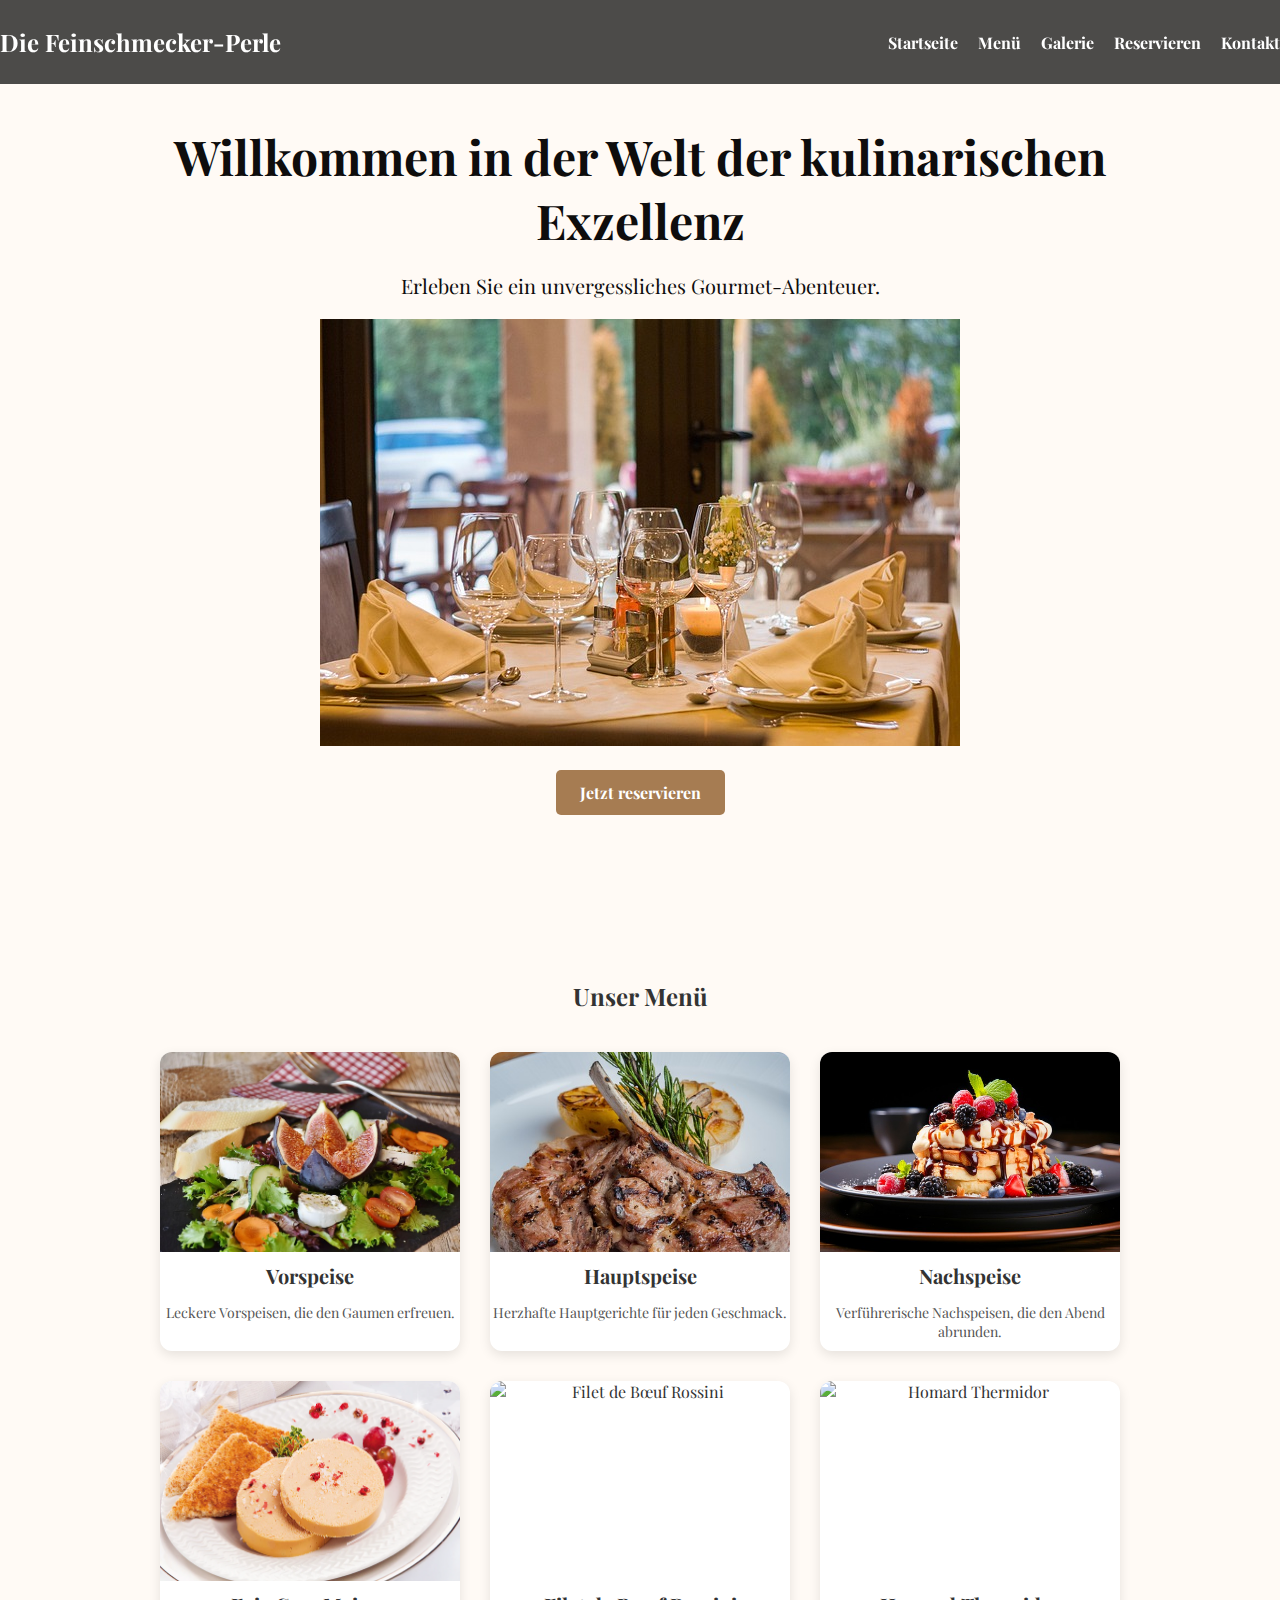
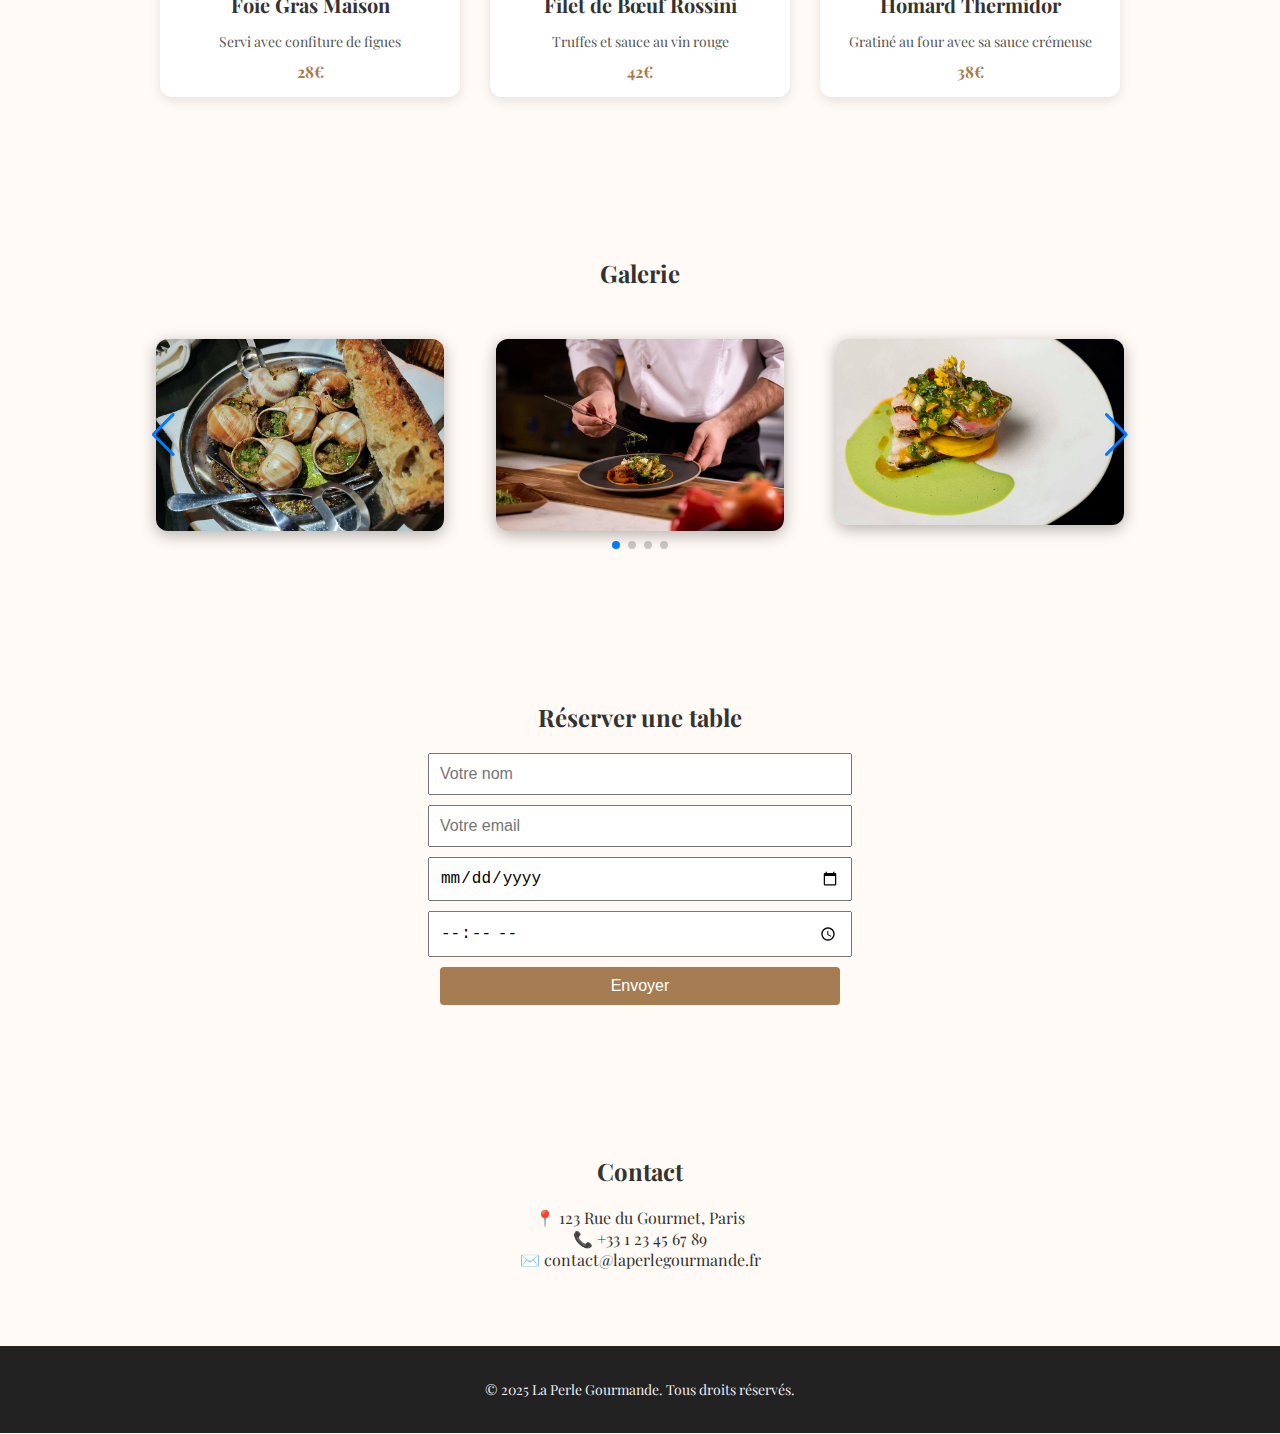
==== resautrant/index.html @ b11d7eca "gleich" ====
<!DOCTYPE html>
<html lang="fr">
<head>
  <meta charset="UTF-8">
  <meta name="viewport" content="width=device-width, initial-scale=1.0">
  <title>Restaurant de Luxe</title>
  <link rel="preconnect" href="https://fonts.googleapis.com">
  <link rel="preconnect" href="https://fonts.gstatic.com" crossorigin>
  <link href="https://fonts.googleapis.com/css2?family=Playfair+Display:wght@500;700&display=swap" rel="stylesheet">
  <link rel="stylesheet" href="https://cdn.jsdelivr.net/npm/swiper@11/swiper-bundle.min.css"/>
  <link rel="stylesheet" href="style.css">
</head>
<body>
  <header>
    <nav>
      <h1>Die Feinschmecker-Perle</h1>
      <ul>
        <li><a href="#startseite">Startseite</a></li>
        <li><a href="#menü">Menü</a></li> <!-- Hier wurde das href auf #menü geändert -->
        <li><a href="#galerie">Galerie</a></li>
        <li><a href="#reservation">Reservieren</a></li> <!-- Hier wurde das href auf #reservation geändert -->
        <li><a href="#contact">Kontakt</a></li> <!-- Hier wurde das href auf #contact geändert -->
      </ul>
    </nav>
    <section class="hero" id="startseite">
      <h2>Willkommen in der Welt der kulinarischen Exzellenz</h2>
      <p>Erleben Sie ein unvergessliches Gourmet-Abenteuer.</p>
      <img src="../images/welcome.jpg" alt="Willkommen" class="welcome-img">
     <div class="btn-container">
  <a href="#reservation" class="btn">Jetzt reservieren</a> <!-- href auf #reservation geändert -->
</div>
    </section>
  </header>

  <section id="menü">
    <h2>Unser Menü</h2>
    <div id="menu-items" class="menu-grid">
      <div class="menu-item">
        <div class="img-wrapper">
          <img src="../images/vorspeise.jpg" alt="Vorspeise" class="menu-img">
        </div>
        <h3>Vorspeise</h3>
        <p>Leckere Vorspeisen, die den Gaumen erfreuen.</p>
      </div>
      <div class="menu-item">
        <div class="img-wrapper">
          <img src="../images/hauptspeise.jpg" alt="Hauptspeise" class="menu-img">
        </div>
        <h3>Hauptspeise</h3>
        <p>Herzhafte Hauptgerichte für jeden Geschmack.</p>
      </div>
      <div class="menu-item">
        <div class="img-wrapper">
          <img src="../images/nachspeise.jpg" alt="Nachspeise" class="menu-img">
        </div>
        <h3>Nachspeise</h3>
        <p>Verführerische Nachspeisen, die den Abend abrunden.</p>
      </div>
    </div>
  </section>

  <section id="galerie">
    <h2>Galerie</h2>
    <div class="swiper">
      <div class="swiper-wrapper">
        <div class="swiper-slide"><img src="../images/plat1.jpg" alt="Plat 1"></div>
        <div class="swiper-slide"><img src="../images/plat2.jpg" alt="Plat 2"></div>
        <div class="swiper-slide"><img src="../images/plat3.jpg" alt="Plat 3"></div>
        <div class="swiper-slide"><img src="../images/plat4.webp" alt="Plat 4"></div>
      </div>
      <div class="swiper-pagination"></div>
      <div class="swiper-button-prev"></div>
      <div class="swiper-button-next"></div>
    </div>
  </section>

  <section id="reservation">
    <h2>Réserver une table</h2>
    <form id="res-form">
      <input type="text" placeholder="Votre nom" required>
      <input type="email" placeholder="Votre email" required>
      <input type="date" required>
      <input type="time" required>
      <button type="submit">Envoyer</button>
    </form>
  </section>

  <section id="contact">
    <h2>Contact</h2>
    <p>📍 123 Rue du Gourmet, Paris<br>
       📞 +33 1 23 45 67 89<br>
       ✉️ contact@laperlegourmande.fr</p>
  </section>

  <footer>
    <p>&copy; 2025 La Perle Gourmande. Tous droits réservés.</p>
  </footer>
  <script src="https://cdn.jsdelivr.net/npm/swiper@11/swiper-bundle.min.js"></script>
  <!-- Ton script personnalisé -->
  <script src="script.js"></script>
  <script>
    function öffneMenüFenster() {
      window.open("menu-auswahl.html", "_blank", "width=600,height=400");
    }
  </script>
</body>
</html>
---- resautrant/style.css ----
/* style.css */
body {
    margin: 0;
    font-family: 'Playfair Display', serif;
    background-color: #fffaf5;
    color: #333;
  }
  
  header {
    background-image: url('header.jpg');
    background-size: cover;
    background-position: center;
    height: 100vh;
    color: #0e0d0d;
    display: flex;
    flex-direction: column;
    justify-content: center;
    align-items: center;
    text-align: center;
  }
  
  nav {
    position: fixed;
    top: 0;
    width: 100%;
    background: rgba(0, 0, 0, 0.7);
    padding: 10px 20px;
    display: flex;
    justify-content: space-between;
    align-items: center;
    z-index: 10;
  }
  
  nav h1 {
    font-size: 24px;
    color: #fff;
  }
  
  nav ul {
    list-style: none;
    display: flex;
    gap: 20px;
  }
  
  nav ul li a {
    color: white;
    text-decoration: none;
    font-weight: bold;
  }
  
  .hero h2 {
    font-size: 48px;
    margin-bottom: 10px;
  }
  
  .hero p {
    font-size: 20px;
    margin-bottom: 20px;
  }
  
  .btn-container {
    margin-top: 20px; /* Abstand zwischen dem Bild und dem Button */
}

.btn {
    background: #a67c52;
    color: white;
    padding: 12px 24px;
    text-decoration: none;
    border-radius: 5px;
    font-weight: bold;
    display: inline-block; /* Damit der Button als Block angezeigt wird */
}
  
  section {
    padding: 60px 20px;
    max-width: 1000px;
    margin: auto;
    text-align: center;
  }
  .menu-grid {
    display: grid;
    grid-template-columns: repeat(auto-fit, minmax(280px, 1fr));
    gap: 30px;
    padding: 20px;
    justify-content: center;
  }
  .menu-item {
    background: #fff;
    border-radius: 12px;
    overflow: hidden;
    box-shadow: 0 4px 12px rgba(0,0,0,0.1);
    transition: transform 0.3s ease, box-shadow 0.3s ease;
  }
  
  .menu-item:hover {
    transform: translateY(-5px);
    box-shadow: 0 6px 16px rgba(0,0,0,0.15);
  }
  
  .img-wrapper {
    height: 200px;
    overflow: hidden;
  }
  
  .menu-img {
    width: 100%;
    height: 100%;
    object-fit: cover;
    display: block;
  }
  
  .menu-item h3 {
    font-size: 20px;
    margin: 10px 0 5px;
  }
  
  .menu-item p {
    font-size: 14px;
    color: #555;
    margin-bottom: 10px;
  }
  
  .menu-item strong {
    font-size: 16px;
    color: #a67c52;
    display: block;
    margin-bottom: 15px;
  }
  
  .gallery {
    display: flex;
    flex-wrap: wrap;
    gap: 10px;
    justify-content: center;
  }
  
  .gallery img {
    width: 300px;
    border-radius: 8px;
  }
  
  form input,
  form button {
    display: block;
    width: 100%;
    max-width: 400px;
    margin: 10px auto;
    padding: 10px;
    font-size: 16px;
  }
  
  form button {
    background: #a67c52;
    color: white;
    border: none;
    border-radius: 4px;
    cursor: pointer;
  }
  .swiper {
    width: 100%;
    max-width: 1000px;
    padding: 30px 0;
    margin: auto;
  }
  .swiper-wrapper {
    display: flex;
  }
  .swiper-slide {
    width: auto;
    flex-shrink: 0;
    display: flex;
    justify-content: center;
    align-items: center;
  }
  .swiper-slide img {
    width: 500px;
    max-width: 90%;
    height: auto;
    border-radius: 12px;
    object-fit: cover;
    box-shadow: 0 4px 16px rgba(0,0,0,0.3);
    transition: transform 0.3s ease;
  }
  .swiper-slide img:hover {
    transform: scale(1.03);
  }
  
  footer {
    background: #222;
    color: #eee;
    text-align: center;
    padding: 20px;
    font-size: 14px;
  }
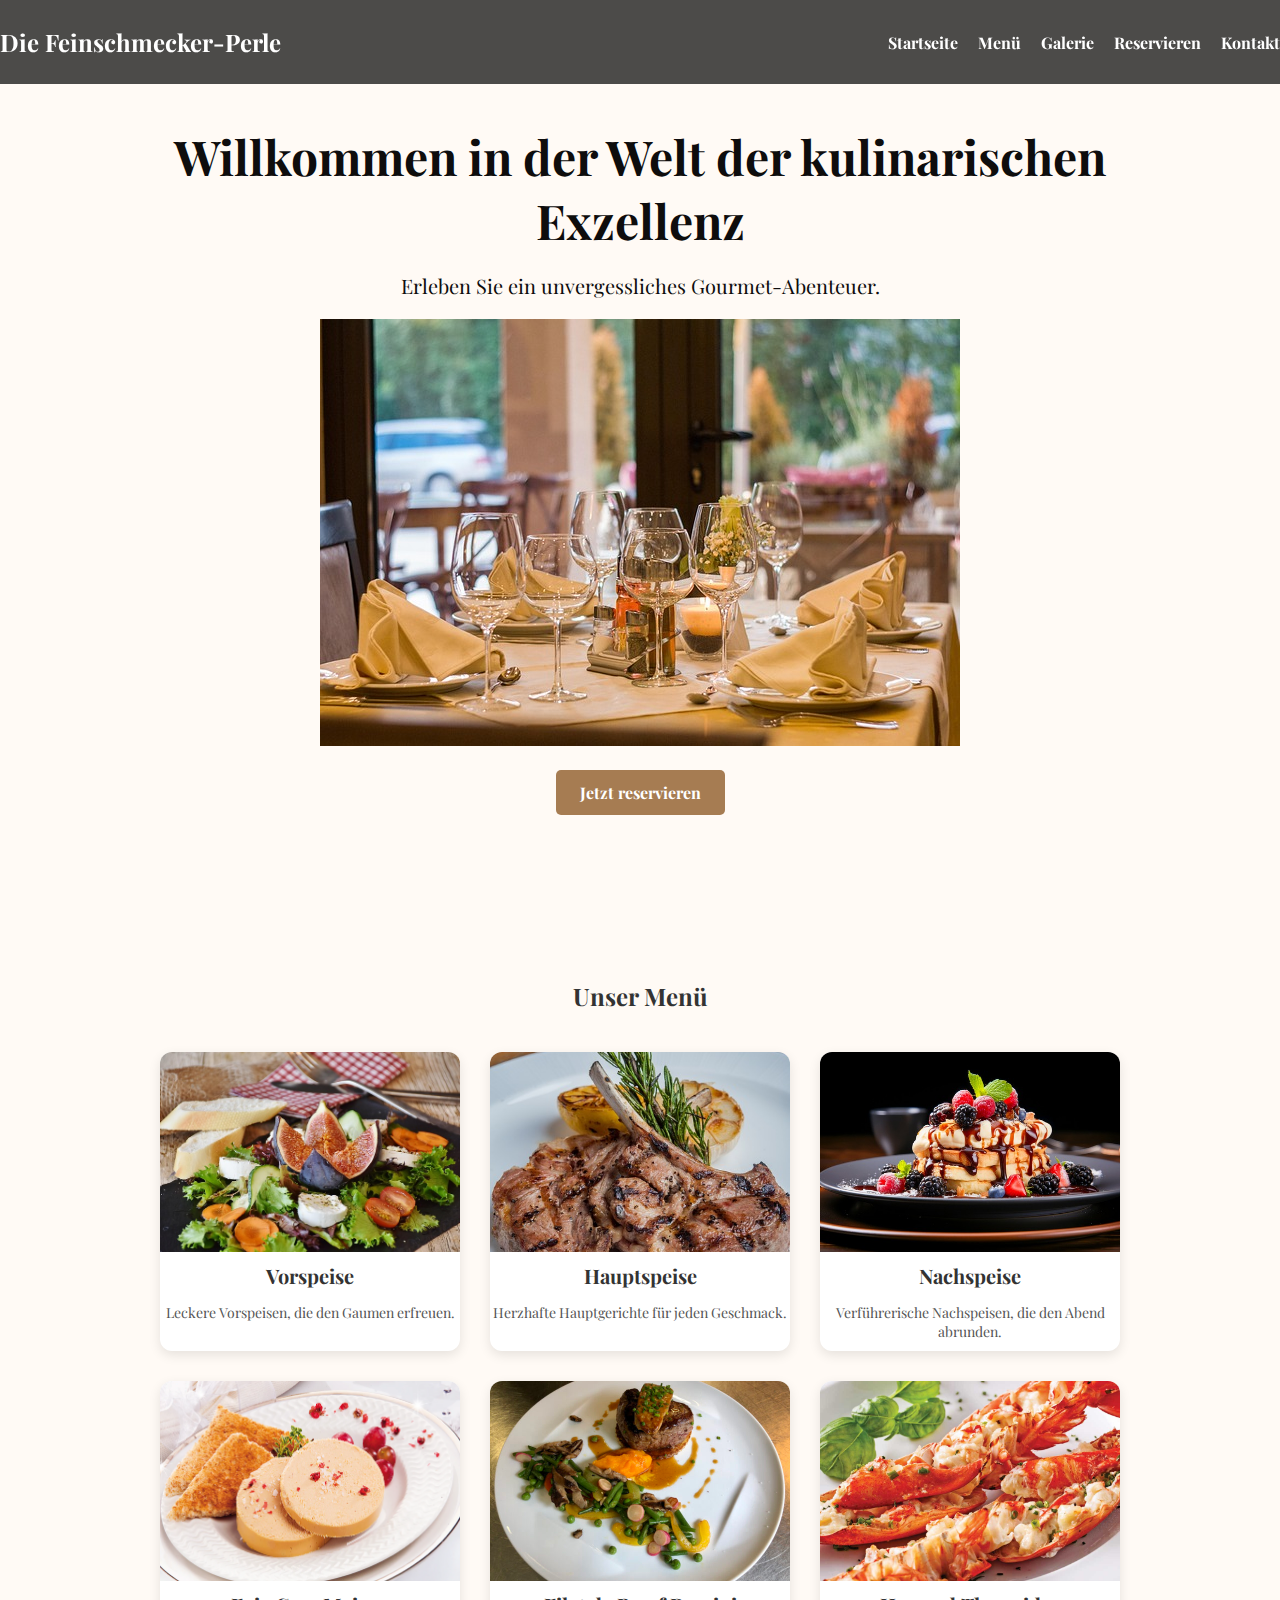
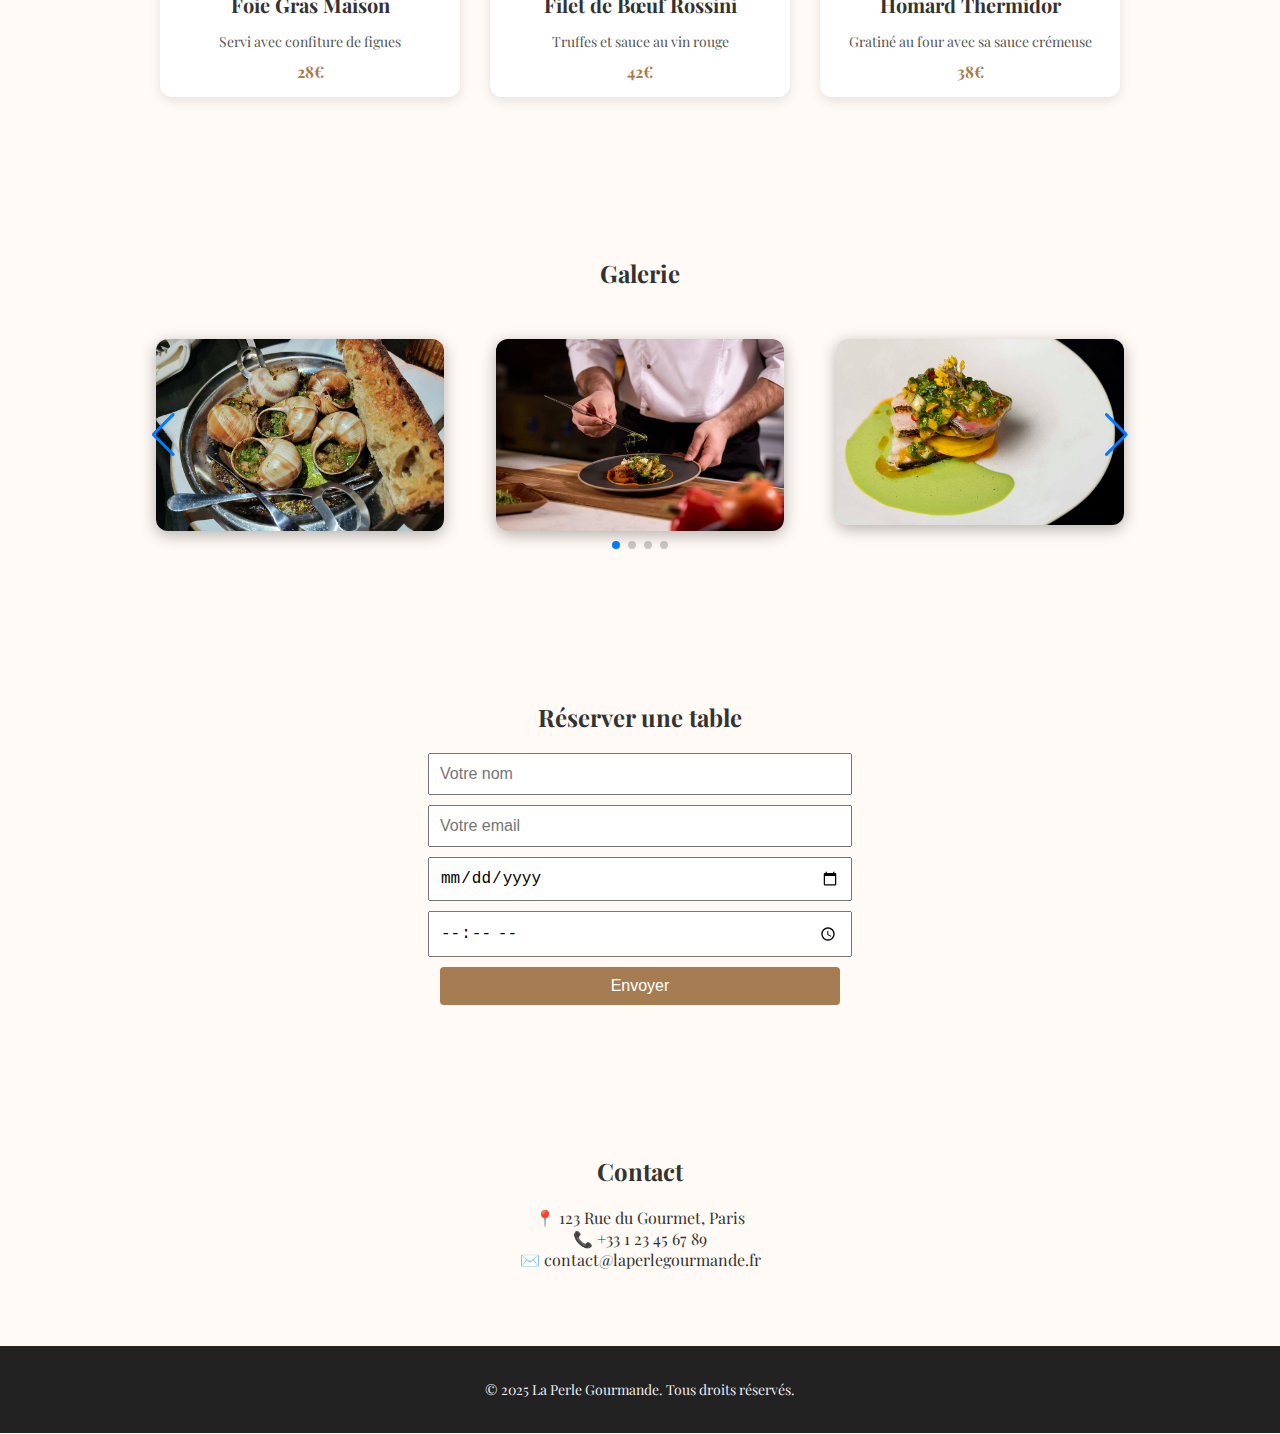
==== commit dc4ce254: "new" ====
--- a/resautrant/index.html
+++ b/resautrant/index.html
@@ -66,7 +66,7 @@
         <div class="swiper-slide"><img src="../images/plat1.jpg" alt="Plat 1"></div>
         <div class="swiper-slide"><img src="../images/plat2.jpg" alt="Plat 2"></div>
         <div class="swiper-slide"><img src="../images/plat3.jpg" alt="Plat 3"></div>
-        <div class="swiper-slide"><img src="../images/plat4.webp" alt="Plat 4"></div>
+        <div class="swiper-slide"><img src="../images/plat4-.webp" alt="Plat 4"></div>
       </div>
       <div class="swiper-pagination"></div>
       <div class="swiper-button-prev"></div>
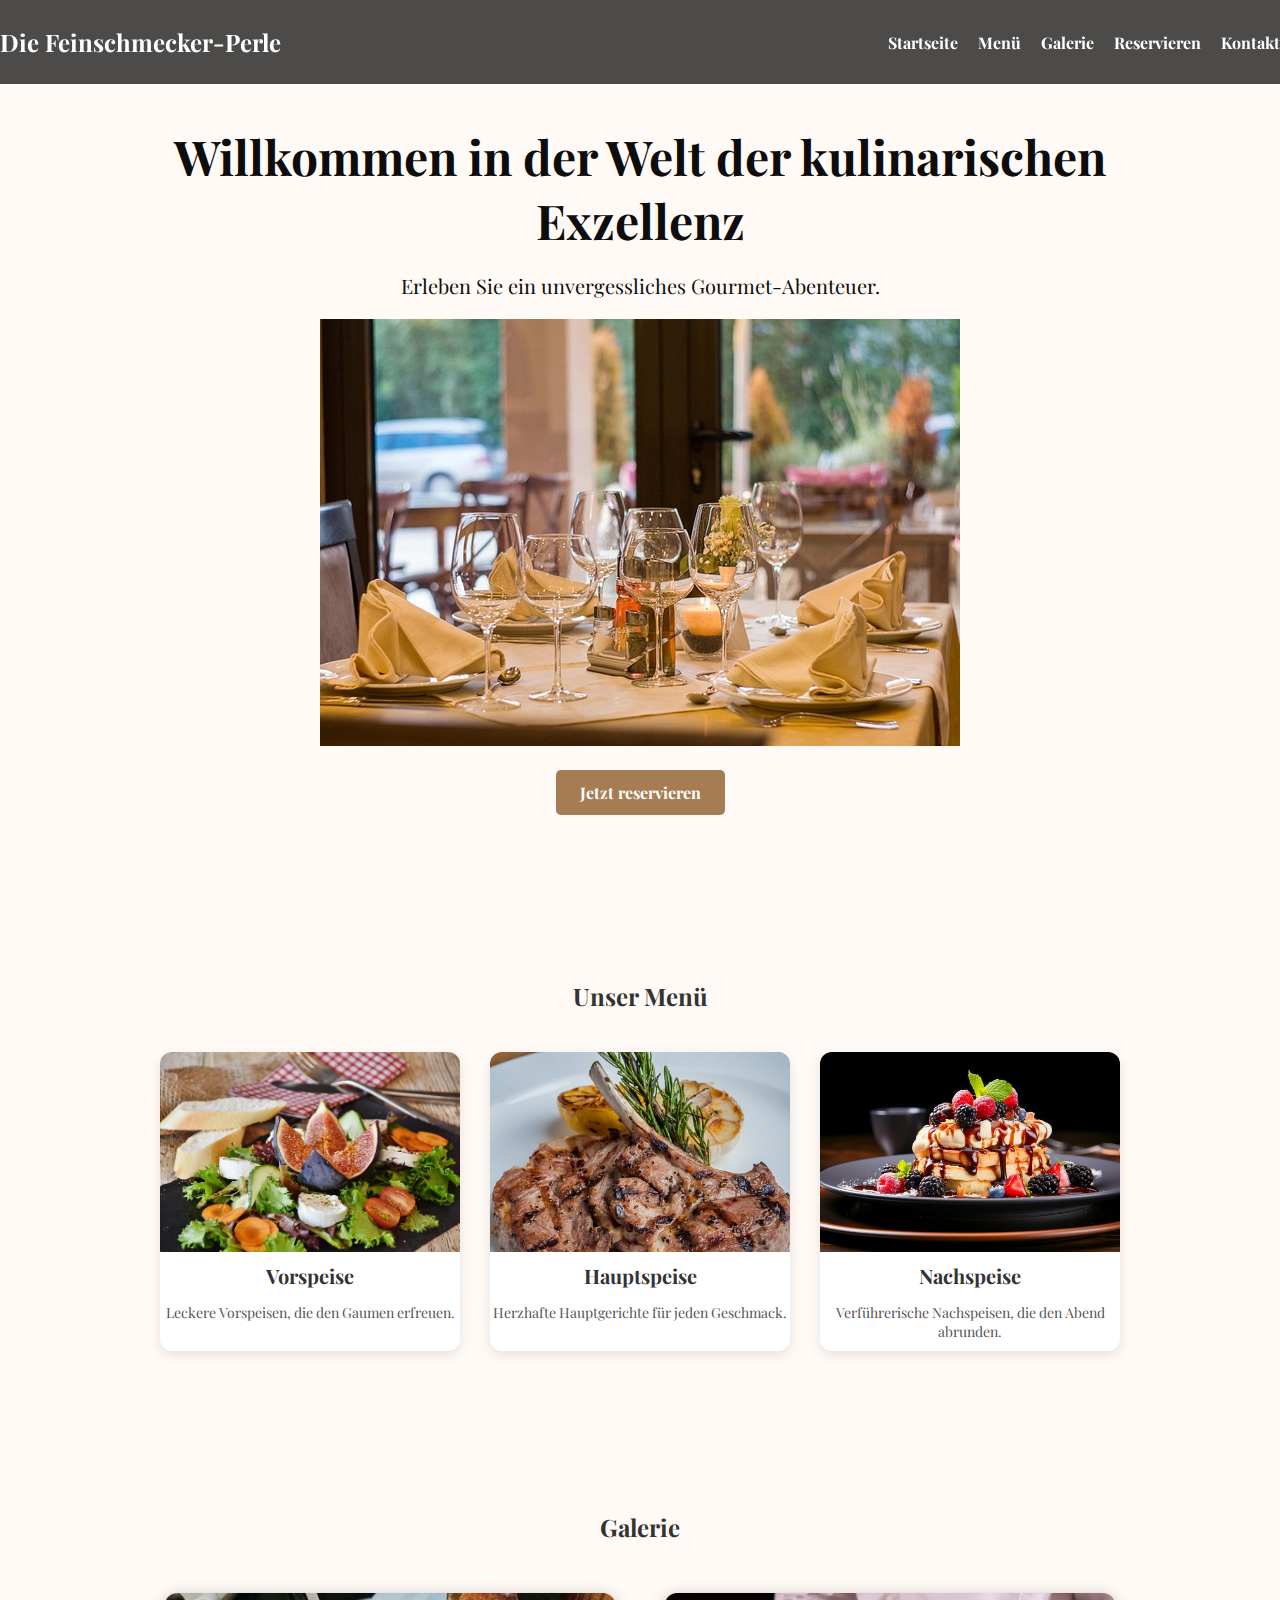
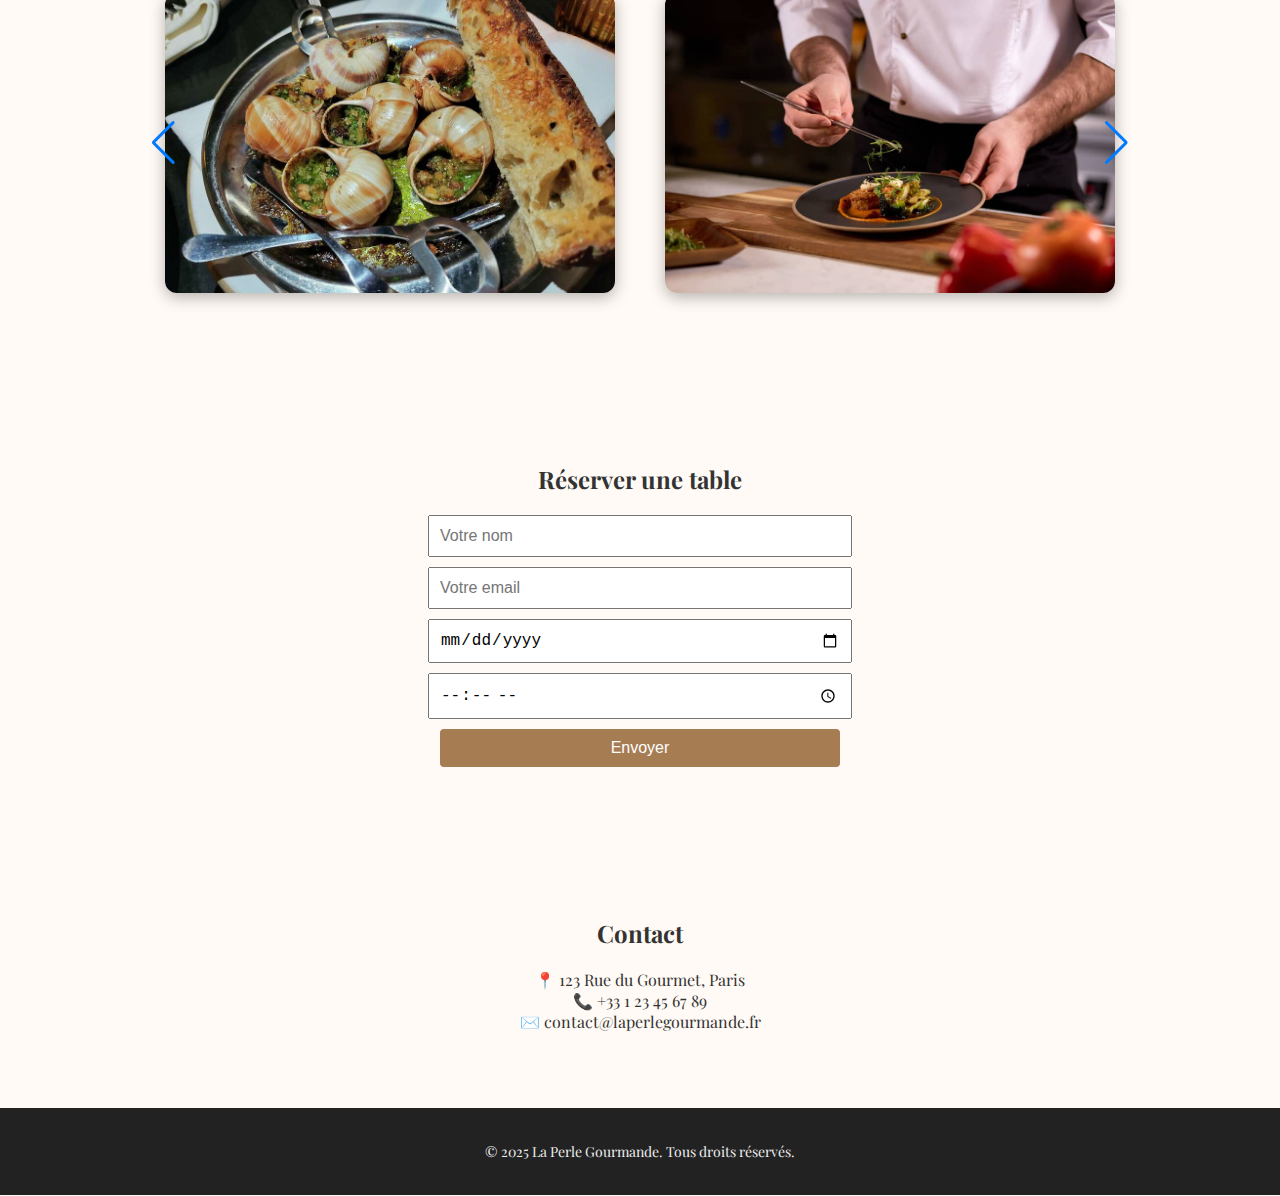
==== commit 81ab3046: "F" ====
--- a/resautrant/index.html
+++ b/resautrant/index.html
@@ -34,22 +34,24 @@
 
   <section id="menü">
     <h2>Unser Menü</h2>
-    <div id="menu-items" class="menu-grid">
-      <div class="menu-item">
+    <div class="menu-grid">
+      <div class="menu-item" onclick="öffneVorspeisenFenster()">
         <div class="img-wrapper">
           <img src="../images/vorspeise.jpg" alt="Vorspeise" class="menu-img">
         </div>
         <h3>Vorspeise</h3>
         <p>Leckere Vorspeisen, die den Gaumen erfreuen.</p>
       </div>
-      <div class="menu-item">
+    
+      <div class="menu-item" onclick="öffneHauptspeisenFenster()">
         <div class="img-wrapper">
           <img src="../images/hauptspeise.jpg" alt="Hauptspeise" class="menu-img">
         </div>
         <h3>Hauptspeise</h3>
         <p>Herzhafte Hauptgerichte für jeden Geschmack.</p>
       </div>
-      <div class="menu-item">
+    
+      <div class="menu-item" onclick="öffneNachspeisenFenster()">
         <div class="img-wrapper">
           <img src="../images/nachspeise.jpg" alt="Nachspeise" class="menu-img">
         </div>
@@ -57,6 +59,7 @@
         <p>Verführerische Nachspeisen, die den Abend abrunden.</p>
       </div>
     </div>
+    
   </section>
 
   <section id="galerie">
@@ -103,5 +106,18 @@
       window.open("menu-auswahl.html", "_blank", "width=600,height=400");
     }
   </script>
+  <script>
+    function öffneVorspeisenFenster() {
+      window.open("vorspeisen.html", "_blank", "width=600,height=600");
+    }
+  
+    function öffneHauptspeisenFenster() {
+      window.open("hauptspeisen.html", "_blank", "width=600,height=600");
+    }
+  
+    function öffneNachspeisenFenster() {
+      window.open("nachspeisen.html", "_blank", "width=600,height=600");
+    }
+  </script>
 </body>
 </html>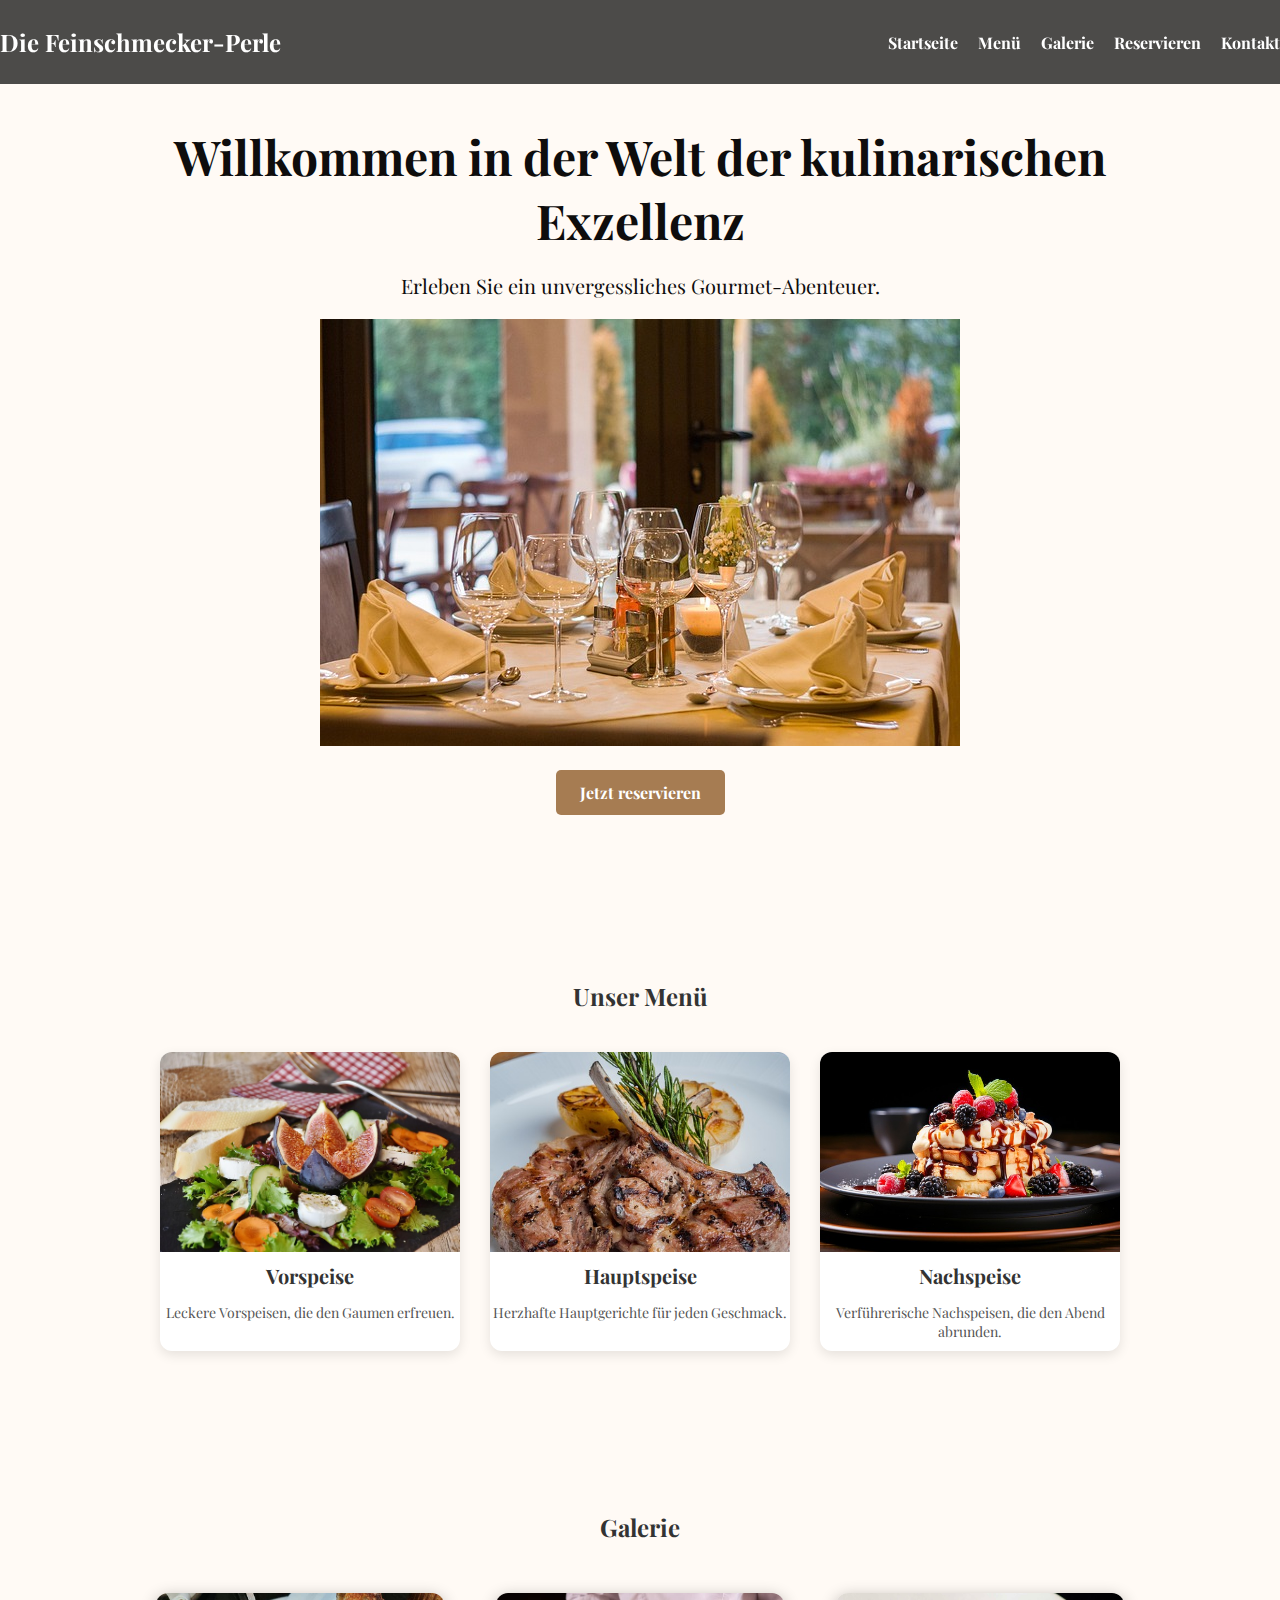
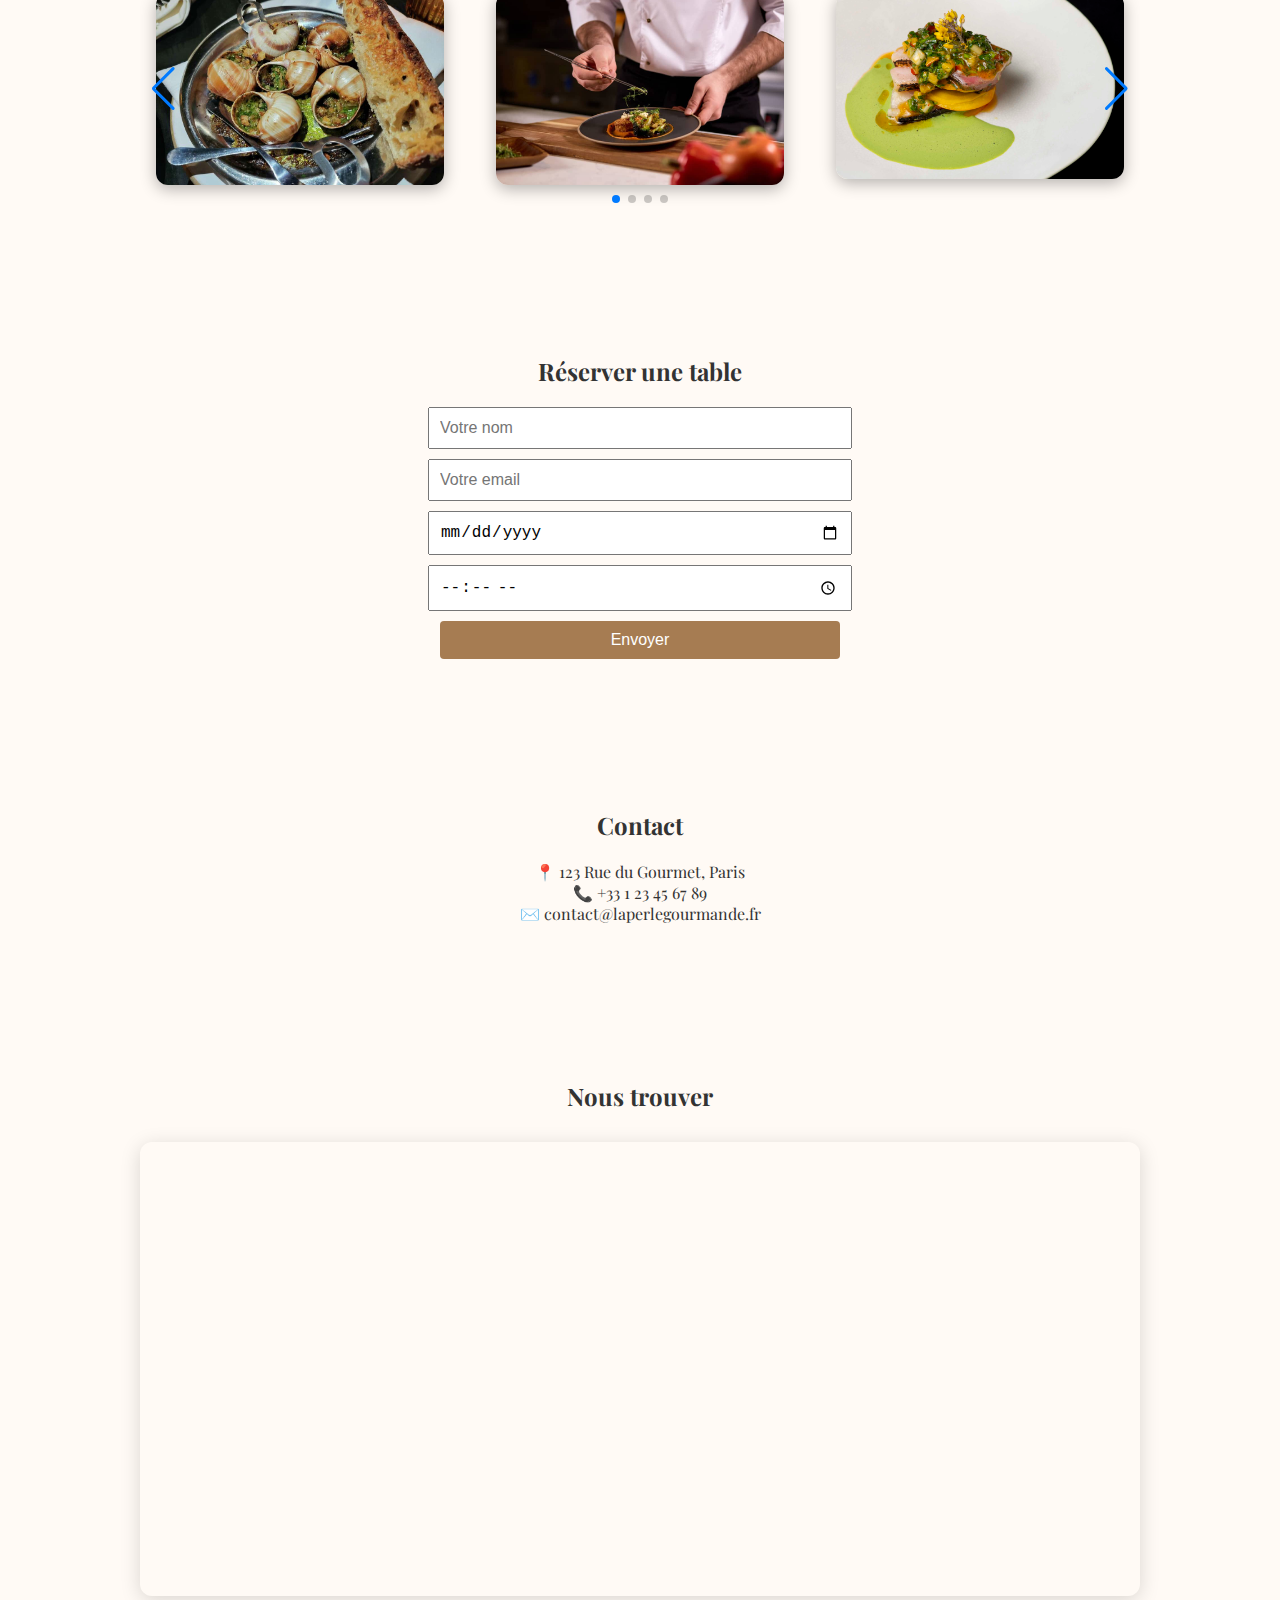
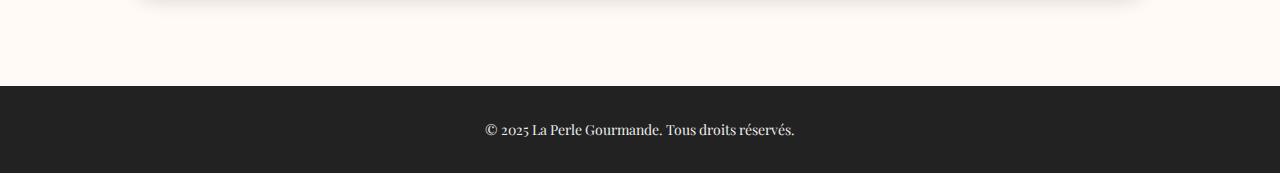
==== commit 856ea105: "map" ====
--- a/resautrant/index.html
+++ b/resautrant/index.html
@@ -94,7 +94,21 @@
        📞 +33 1 23 45 67 89<br>
        ✉️ contact@laperlegourmande.fr</p>
   </section>
-
+  <section id="map">
+    <h2>Nous trouver</h2>
+    <div class="map-wrapper">
+      <iframe
+        src="https://www.google.com/maps/embed?pb=!1m18!1m12!1m3!1d2624.871663710151!2d2.299347915674872!3d48.86644777928826!2m3!1f0!2f0!3f0!3m2!1i1024!2i768!4f13.1!3m3!1m2!1s0x47e66fcd74d01ad3%3A0x71e7ffea08cbdece!2sLe%20Cinq!5e0!3m2!1sfr!2sfr!4v1649096116581!5m2!1sfr!2sfr"
+        width="100%"
+        height="450"
+        style="border:0;"
+        allowfullscreen=""
+        loading="lazy"
+        referrerpolicy="no-referrer-when-downgrade">
+      </iframe>
+    </div>
+  </section>
+  
   <footer>
     <p>&copy; 2025 La Perle Gourmande. Tous droits réservés.</p>
   </footer>
@@ -119,5 +133,9 @@
       window.open("nachspeisen.html", "_blank", "width=600,height=600");
     }
   </script>
+
+
+
+  
 </body>
 </html>--- a/resautrant/style.css
+++ b/resautrant/style.css
@@ -185,6 +185,13 @@
   .swiper-slide img:hover {
     transform: scale(1.03);
   }
+  .map-wrapper {
+    max-width: 1000px;
+    margin: 30px auto;
+    border-radius: 12px;
+    overflow: hidden;
+    box-shadow: 0 4px 20px rgba(0, 0, 0, 0.15);
+  }
   
   footer {
     background: #222;
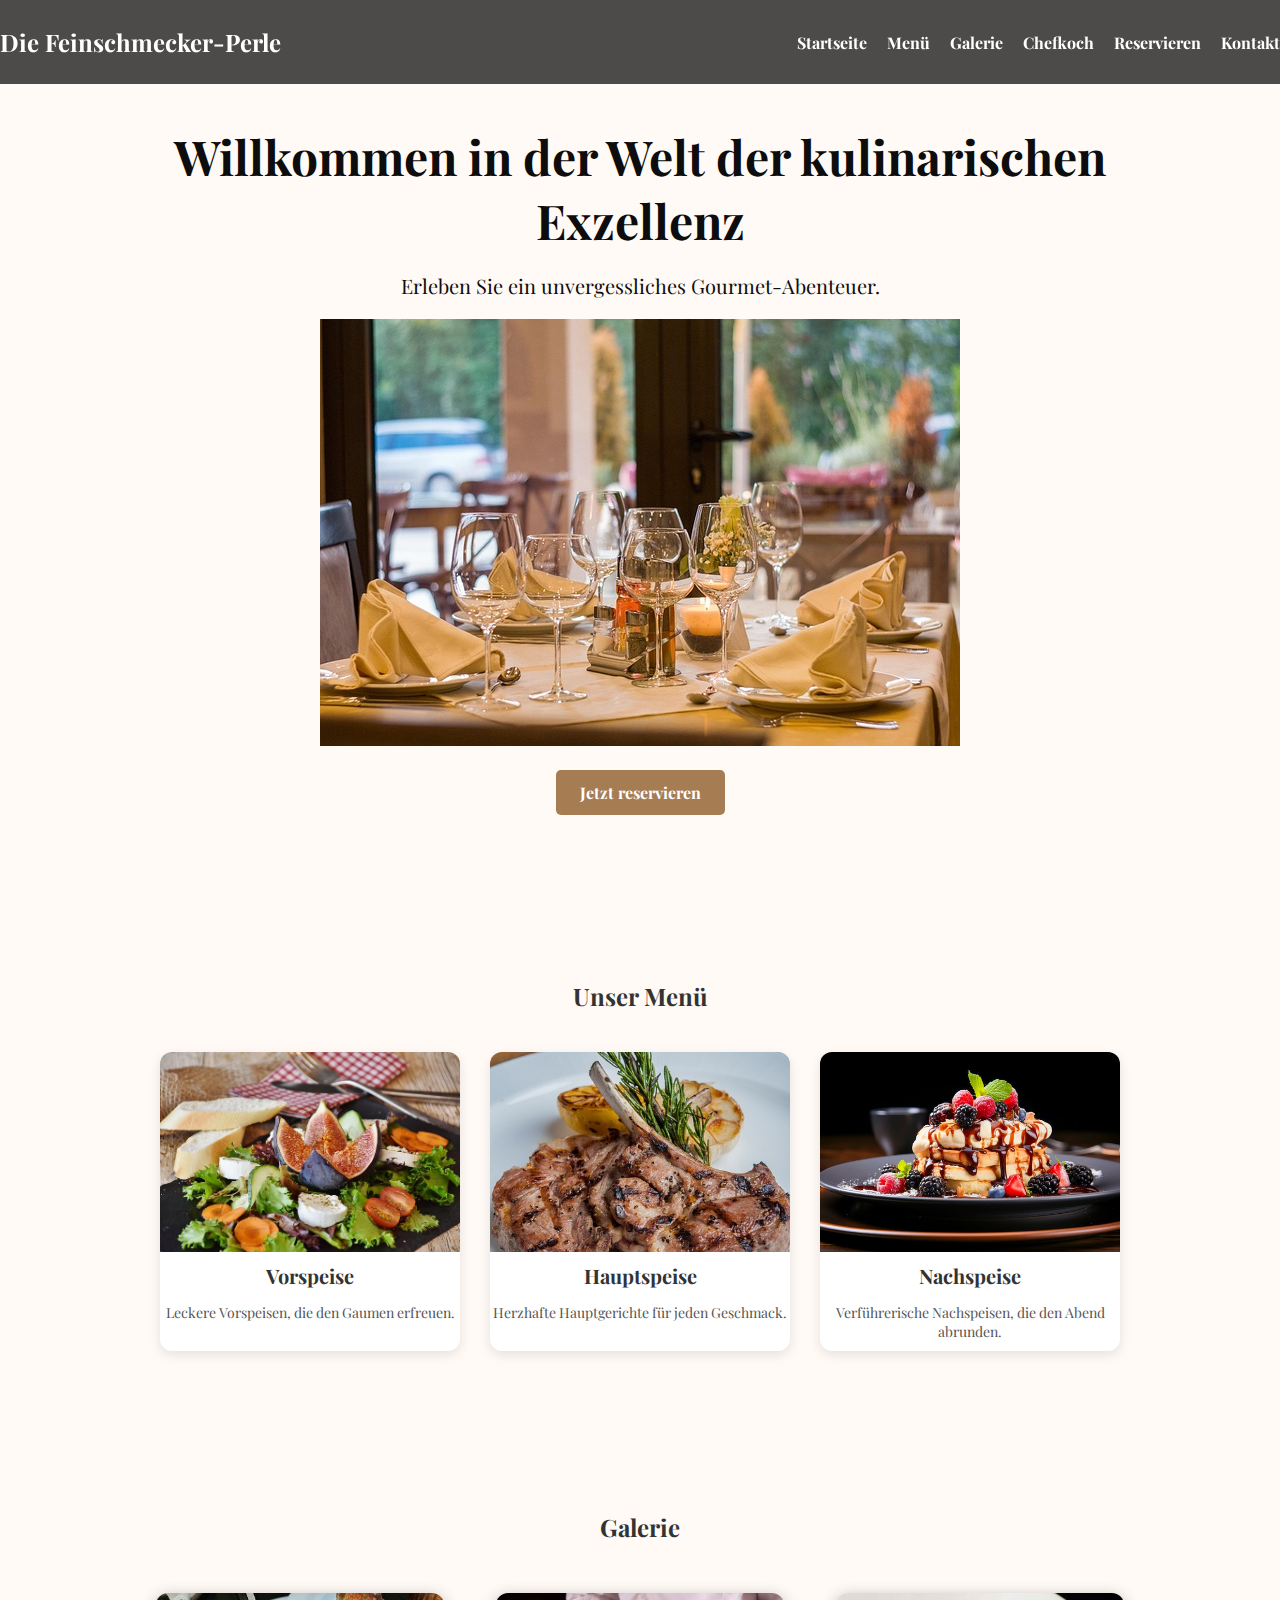
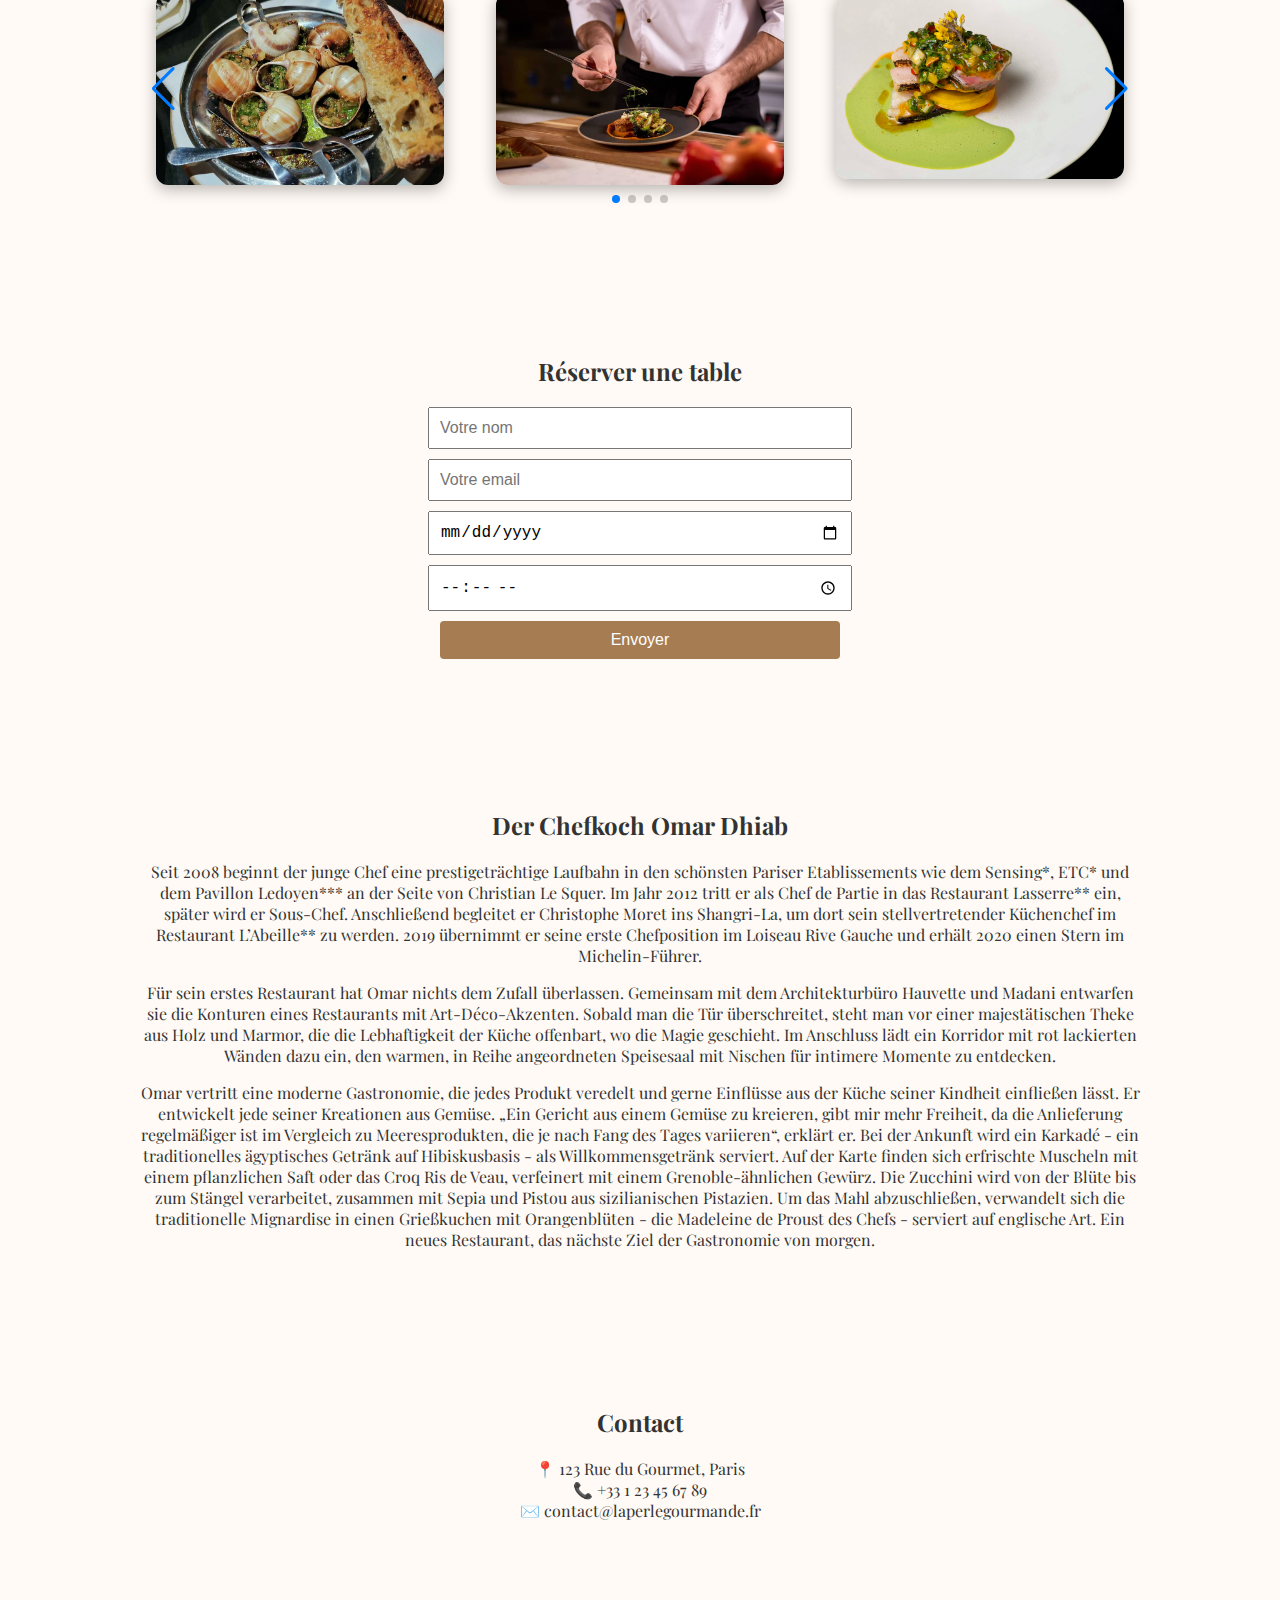
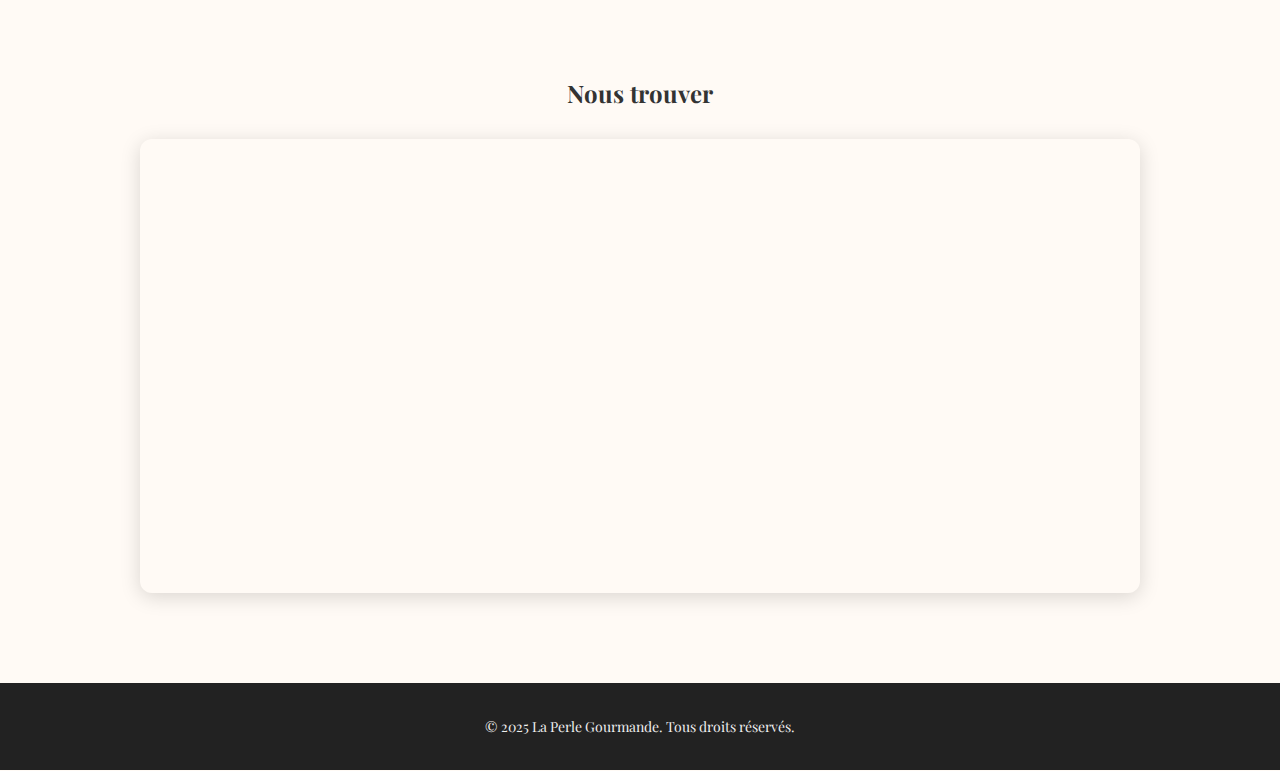
==== commit 2e1aabef: "f" ====
--- a/resautrant/index.html
+++ b/resautrant/index.html
@@ -18,6 +18,7 @@
         <li><a href="#startseite">Startseite</a></li>
         <li><a href="#menü">Menü</a></li> <!-- Hier wurde das href auf #menü geändert -->
         <li><a href="#galerie">Galerie</a></li>
+        <li><a href="#chefkoch">Chefkoch</a></li>
         <li><a href="#reservation">Reservieren</a></li> <!-- Hier wurde das href auf #reservation geändert -->
         <li><a href="#contact">Kontakt</a></li> <!-- Hier wurde das href auf #contact geändert -->
       </ul>
@@ -87,7 +88,22 @@
       <button type="submit">Envoyer</button>
     </form>
   </section>
-
+  
+  <section id="chefkoch">
+    <h2>Der Chefkoch Omar Dhiab</h2>
+    <p>
+      Seit 2008 beginnt der junge Chef eine prestigeträchtige Laufbahn in den schönsten Pariser Etablissements wie dem Sensing*, ETC* und dem Pavillon Ledoyen*** an der Seite von Christian Le Squer. Im Jahr 2012 tritt er als Chef de Partie in das Restaurant Lasserre** ein, später wird er Sous-Chef. Anschließend begleitet er Christophe Moret ins Shangri-La, um dort sein stellvertretender Küchenchef im Restaurant L’Abeille** zu werden. 2019 übernimmt er seine erste Chefposition im Loiseau Rive Gauche und erhält 2020 einen Stern im Michelin-Führer.
+    </p>
+    <p>
+      Für sein erstes Restaurant hat Omar nichts dem Zufall überlassen. Gemeinsam mit dem Architekturbüro Hauvette und Madani entwarfen sie die Konturen eines Restaurants mit Art-Déco-Akzenten. 
+      Sobald man die Tür überschreitet, steht man vor einer majestätischen Theke aus Holz und Marmor, die die Lebhaftigkeit der Küche offenbart, wo die Magie geschieht. Im Anschluss lädt ein Korridor mit rot lackierten Wänden dazu ein, den warmen, in Reihe angeordneten Speisesaal mit Nischen für intimere Momente zu entdecken.
+    </p>
+    <p>
+      Omar vertritt eine moderne Gastronomie, die jedes Produkt veredelt und gerne Einflüsse aus der Küche seiner Kindheit einfließen lässt. Er entwickelt jede seiner Kreationen aus Gemüse. „Ein Gericht aus einem Gemüse zu kreieren, gibt mir mehr Freiheit, da die Anlieferung regelmäßiger ist im Vergleich zu Meeresprodukten, die je nach Fang des Tages variieren“, erklärt er. 
+      Bei der Ankunft wird ein Karkadé - ein traditionelles ägyptisches Getränk auf Hibiskusbasis - als Willkommensgetränk serviert. Auf der Karte finden sich erfrischte Muscheln mit einem pflanzlichen Saft oder das Croq Ris de Veau, verfeinert mit einem Grenoble-ähnlichen Gewürz. Die Zucchini wird von der Blüte bis zum Stängel verarbeitet, zusammen mit Sepia und Pistou aus sizilianischen Pistazien. Um das Mahl abzuschließen, verwandelt sich die traditionelle Mignardise in einen Grießkuchen mit Orangenblüten - die Madeleine de Proust des Chefs - serviert auf englische Art. Ein neues Restaurant, das nächste Ziel der Gastronomie von morgen.
+    </p>
+  </section>
+  
   <section id="contact">
     <h2>Contact</h2>
     <p>📍 123 Rue du Gourmet, Paris<br>
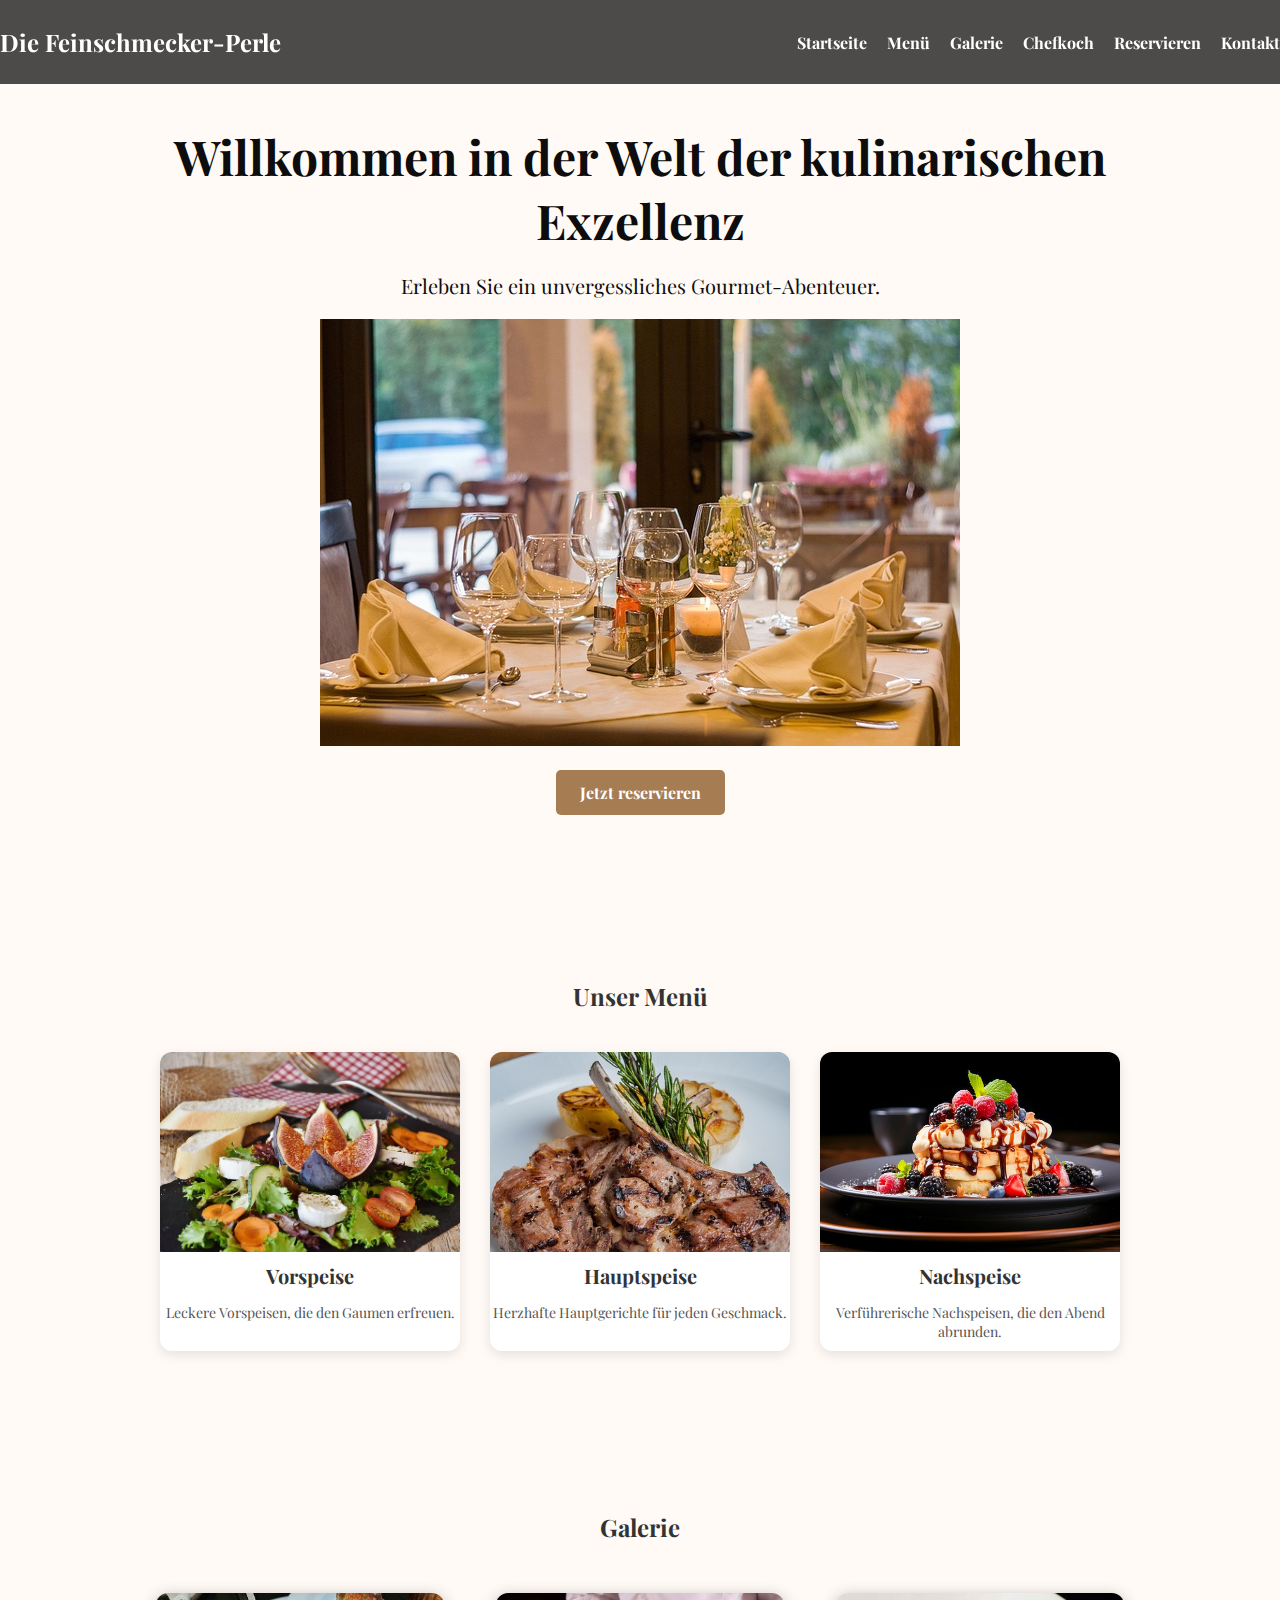
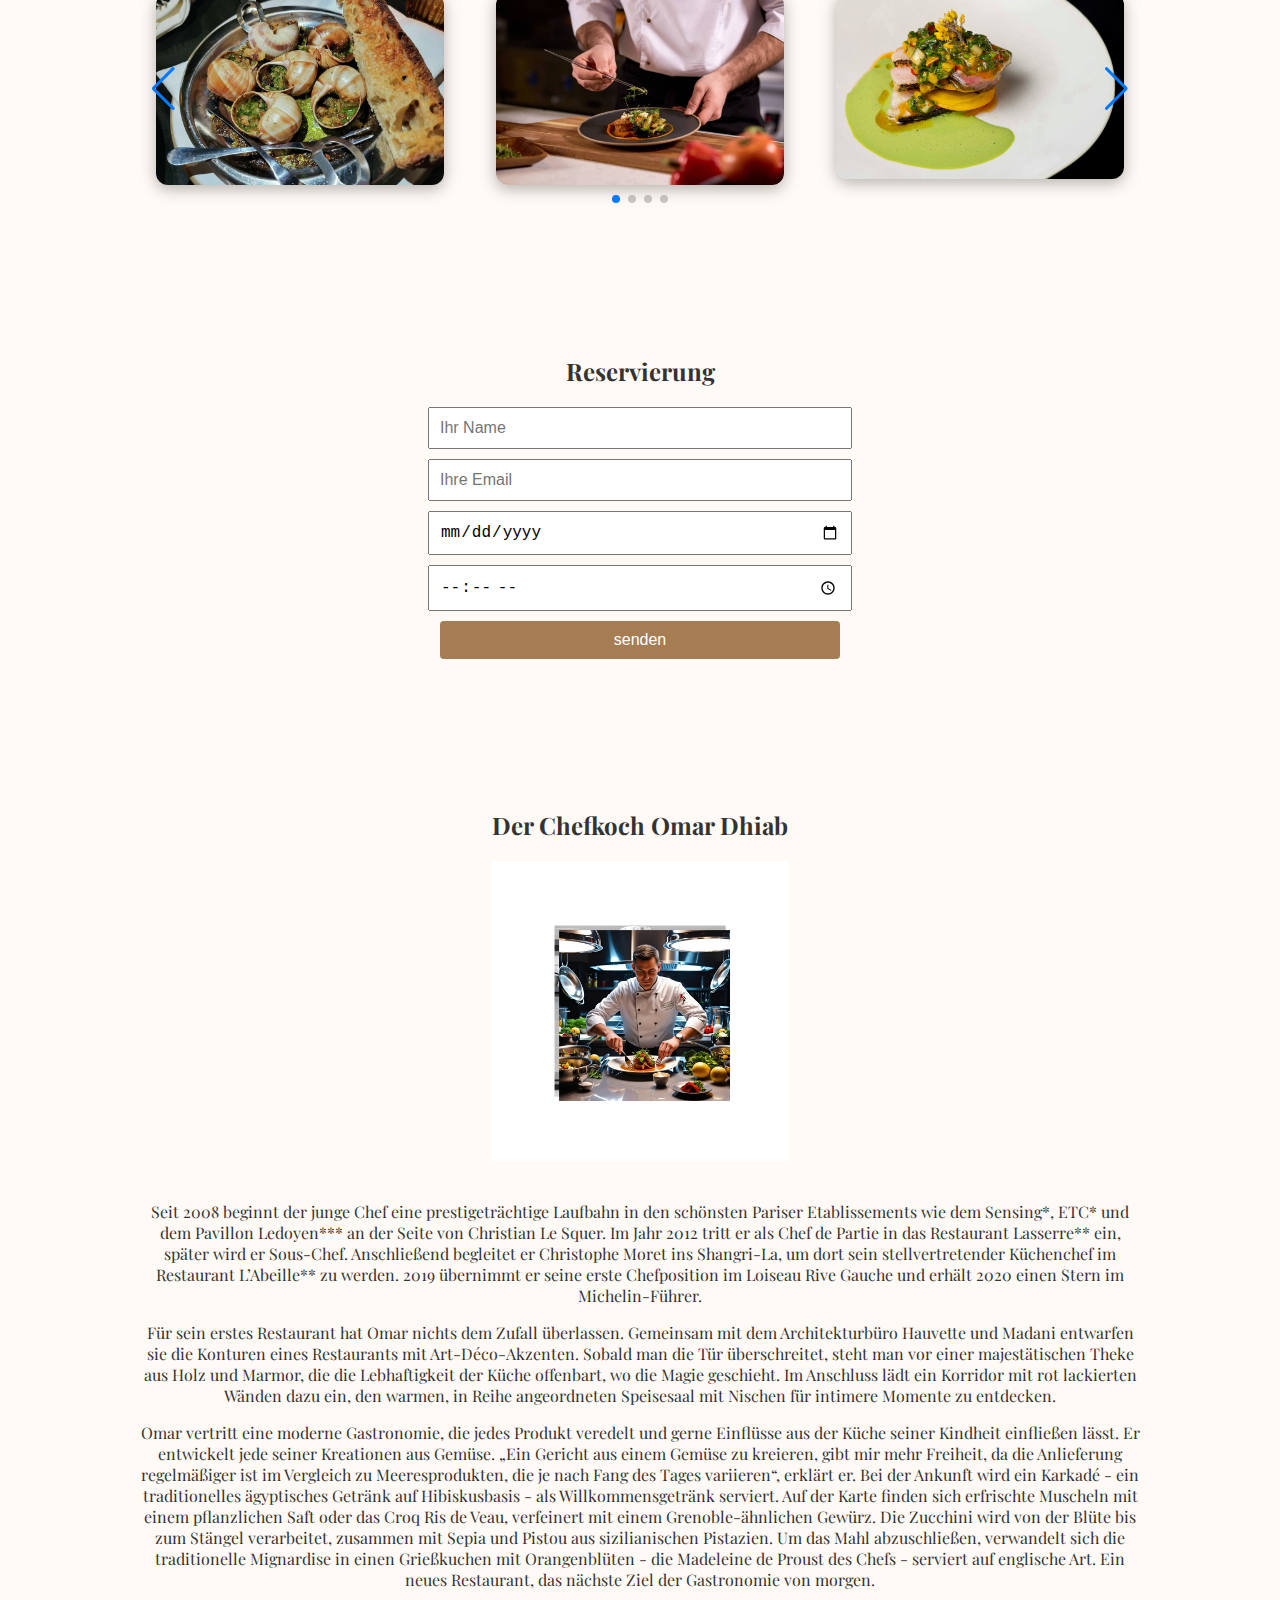
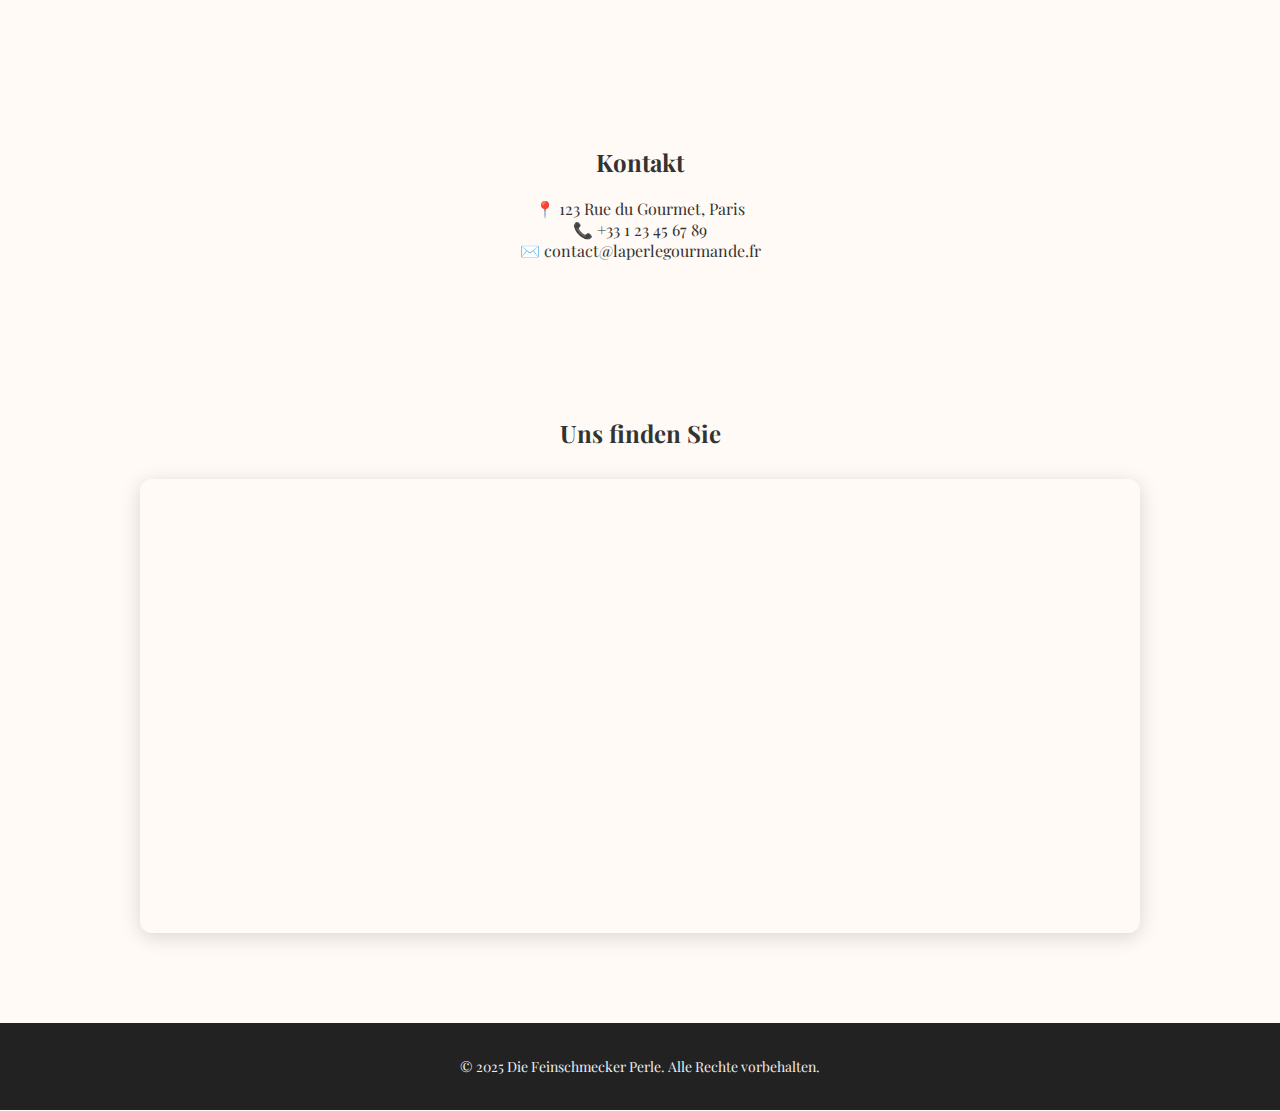
==== commit 115d7bdd: "f" ====
--- a/resautrant/index.html
+++ b/resautrant/index.html
@@ -79,18 +79,19 @@
   </section>
 
   <section id="reservation">
-    <h2>Réserver une table</h2>
+    <h2>Reservierung</h2>
     <form id="res-form">
-      <input type="text" placeholder="Votre nom" required>
-      <input type="email" placeholder="Votre email" required>
+      <input type="text" placeholder="Ihr Name" required>
+      <input type="email" placeholder="Ihre Email" required>
       <input type="date" required>
       <input type="time" required>
-      <button type="submit">Envoyer</button>
+      <button type="submit">senden</button>
     </form>
   </section>
   
   <section id="chefkoch">
     <h2>Der Chefkoch Omar Dhiab</h2>
+    <img src="../images/Chefkoch.png" alt="Chefkoch Omar Dhiab" style="width:300px; height:auto; margin-bottom:20px;">
     <p>
       Seit 2008 beginnt der junge Chef eine prestigeträchtige Laufbahn in den schönsten Pariser Etablissements wie dem Sensing*, ETC* und dem Pavillon Ledoyen*** an der Seite von Christian Le Squer. Im Jahr 2012 tritt er als Chef de Partie in das Restaurant Lasserre** ein, später wird er Sous-Chef. Anschließend begleitet er Christophe Moret ins Shangri-La, um dort sein stellvertretender Küchenchef im Restaurant L’Abeille** zu werden. 2019 übernimmt er seine erste Chefposition im Loiseau Rive Gauche und erhält 2020 einen Stern im Michelin-Führer.
     </p>
@@ -102,16 +103,16 @@
       Omar vertritt eine moderne Gastronomie, die jedes Produkt veredelt und gerne Einflüsse aus der Küche seiner Kindheit einfließen lässt. Er entwickelt jede seiner Kreationen aus Gemüse. „Ein Gericht aus einem Gemüse zu kreieren, gibt mir mehr Freiheit, da die Anlieferung regelmäßiger ist im Vergleich zu Meeresprodukten, die je nach Fang des Tages variieren“, erklärt er. 
       Bei der Ankunft wird ein Karkadé - ein traditionelles ägyptisches Getränk auf Hibiskusbasis - als Willkommensgetränk serviert. Auf der Karte finden sich erfrischte Muscheln mit einem pflanzlichen Saft oder das Croq Ris de Veau, verfeinert mit einem Grenoble-ähnlichen Gewürz. Die Zucchini wird von der Blüte bis zum Stängel verarbeitet, zusammen mit Sepia und Pistou aus sizilianischen Pistazien. Um das Mahl abzuschließen, verwandelt sich die traditionelle Mignardise in einen Grießkuchen mit Orangenblüten - die Madeleine de Proust des Chefs - serviert auf englische Art. Ein neues Restaurant, das nächste Ziel der Gastronomie von morgen.
     </p>
-  </section>
-  
+</section>
+
   <section id="contact">
-    <h2>Contact</h2>
+    <h2>Kontakt</h2>
     <p>📍 123 Rue du Gourmet, Paris<br>
        📞 +33 1 23 45 67 89<br>
        ✉️ contact@laperlegourmande.fr</p>
   </section>
   <section id="map">
-    <h2>Nous trouver</h2>
+    <h2>Uns finden Sie</h2>
     <div class="map-wrapper">
       <iframe
         src="https://www.google.com/maps/embed?pb=!1m18!1m12!1m3!1d2624.871663710151!2d2.299347915674872!3d48.86644777928826!2m3!1f0!2f0!3f0!3m2!1i1024!2i768!4f13.1!3m3!1m2!1s0x47e66fcd74d01ad3%3A0x71e7ffea08cbdece!2sLe%20Cinq!5e0!3m2!1sfr!2sfr!4v1649096116581!5m2!1sfr!2sfr"
@@ -126,7 +127,7 @@
   </section>
   
   <footer>
-    <p>&copy; 2025 La Perle Gourmande. Tous droits réservés.</p>
+    <p>&copy; 2025 Die Feinschmecker Perle. Alle Rechte vorbehalten.</p>
   </footer>
   <script src="https://cdn.jsdelivr.net/npm/swiper@11/swiper-bundle.min.js"></script>
   <!-- Ton script personnalisé -->
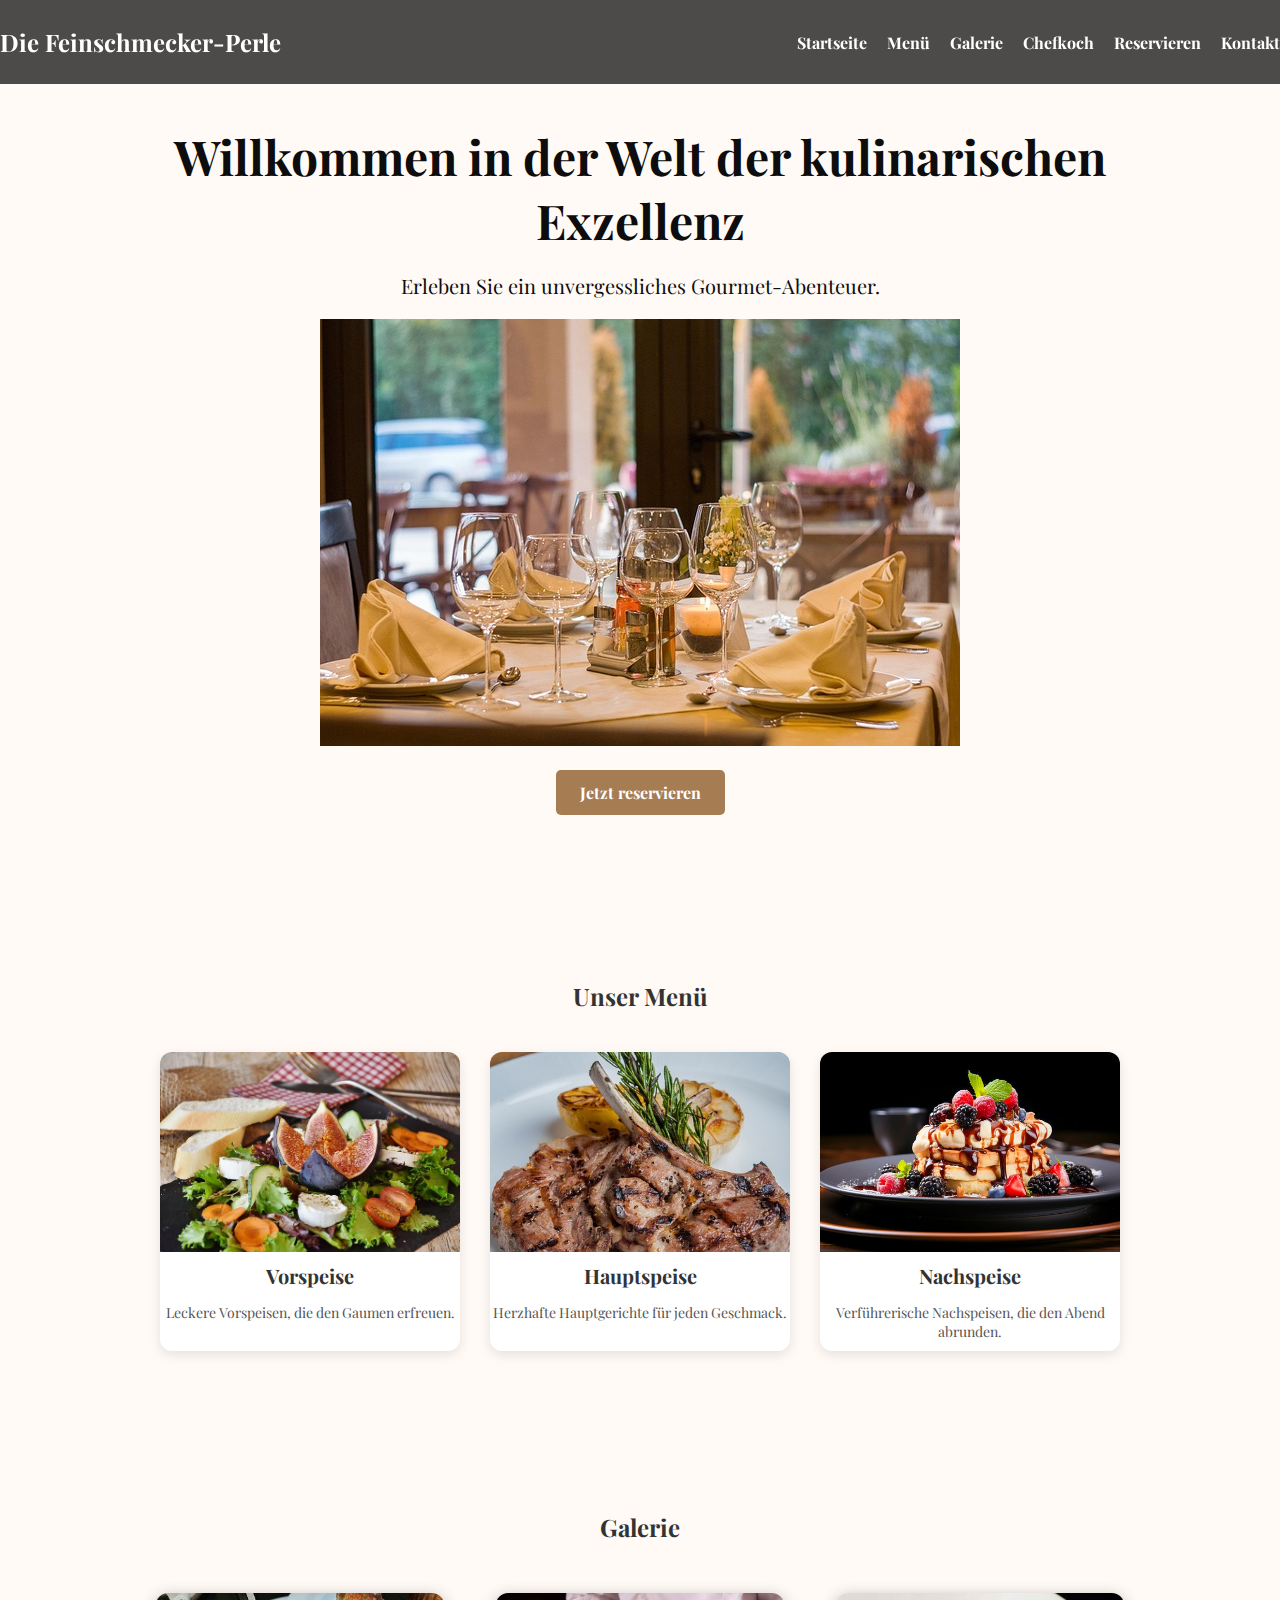
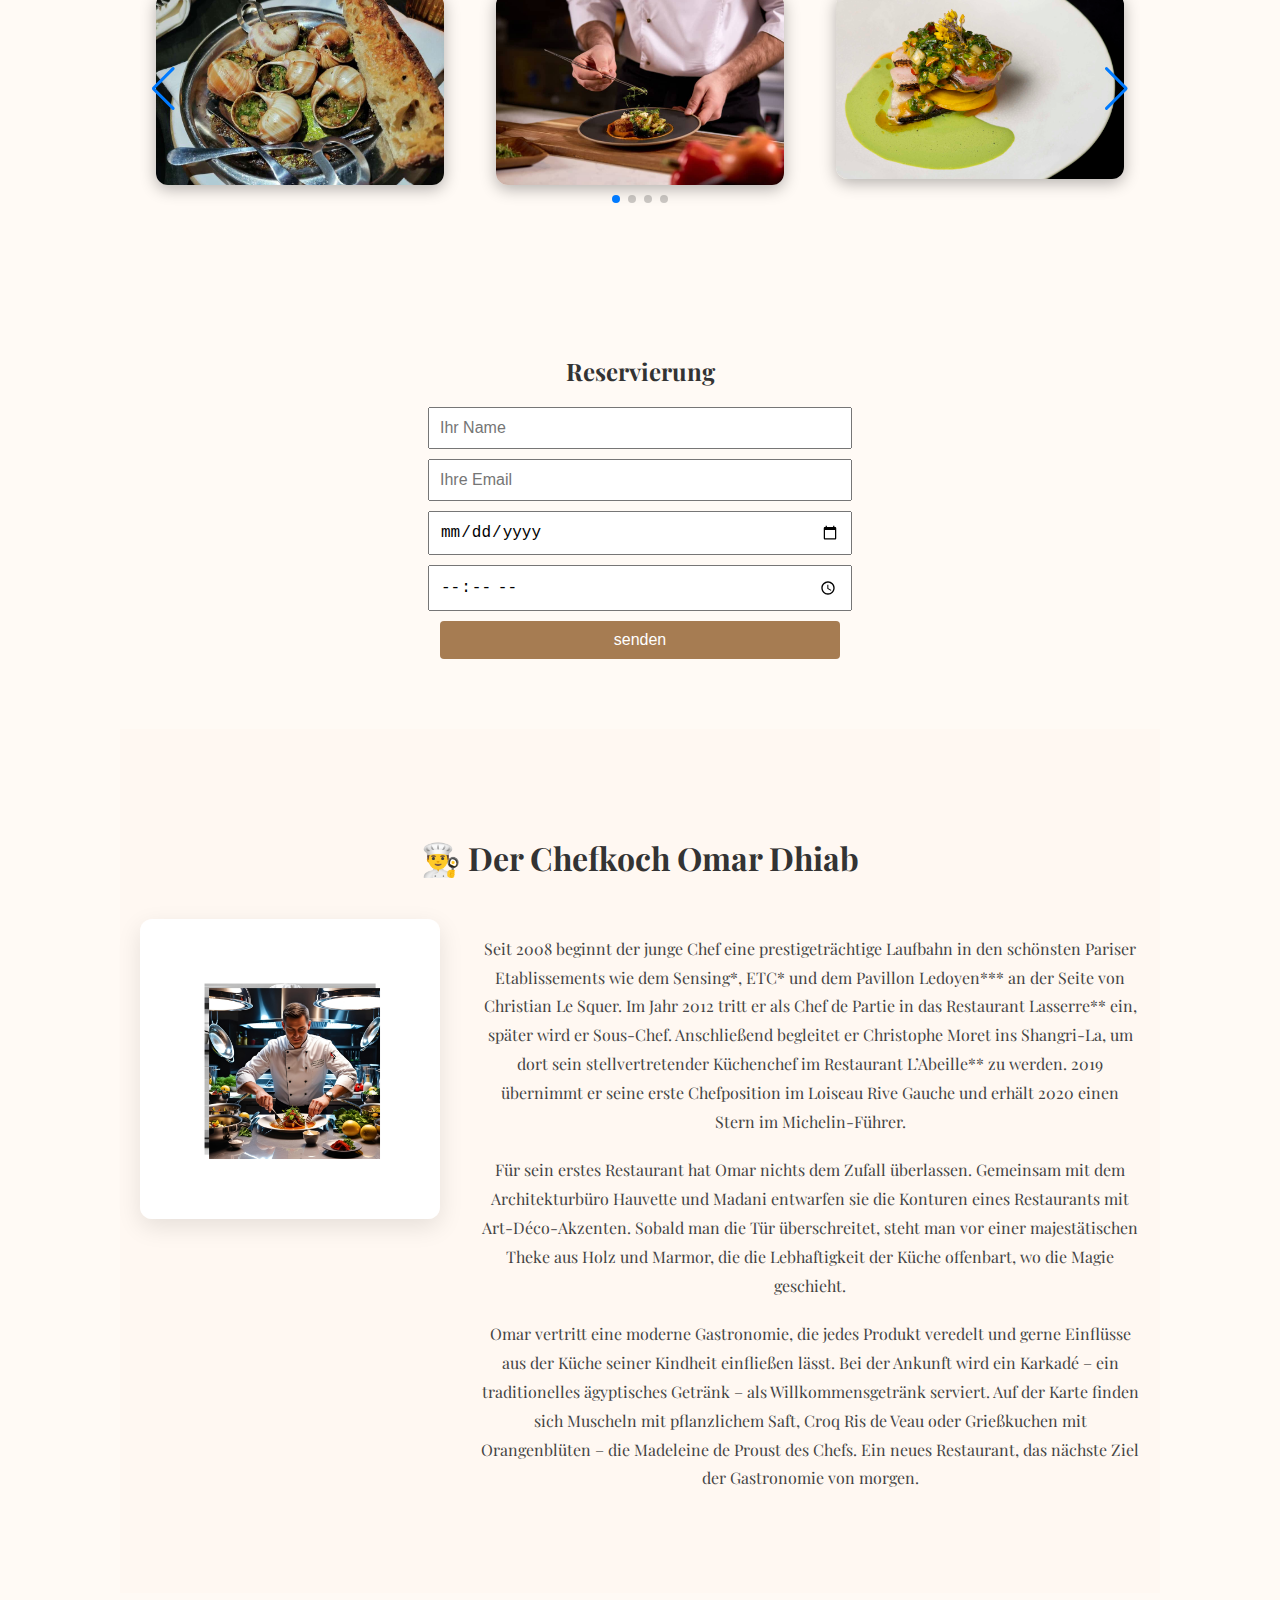
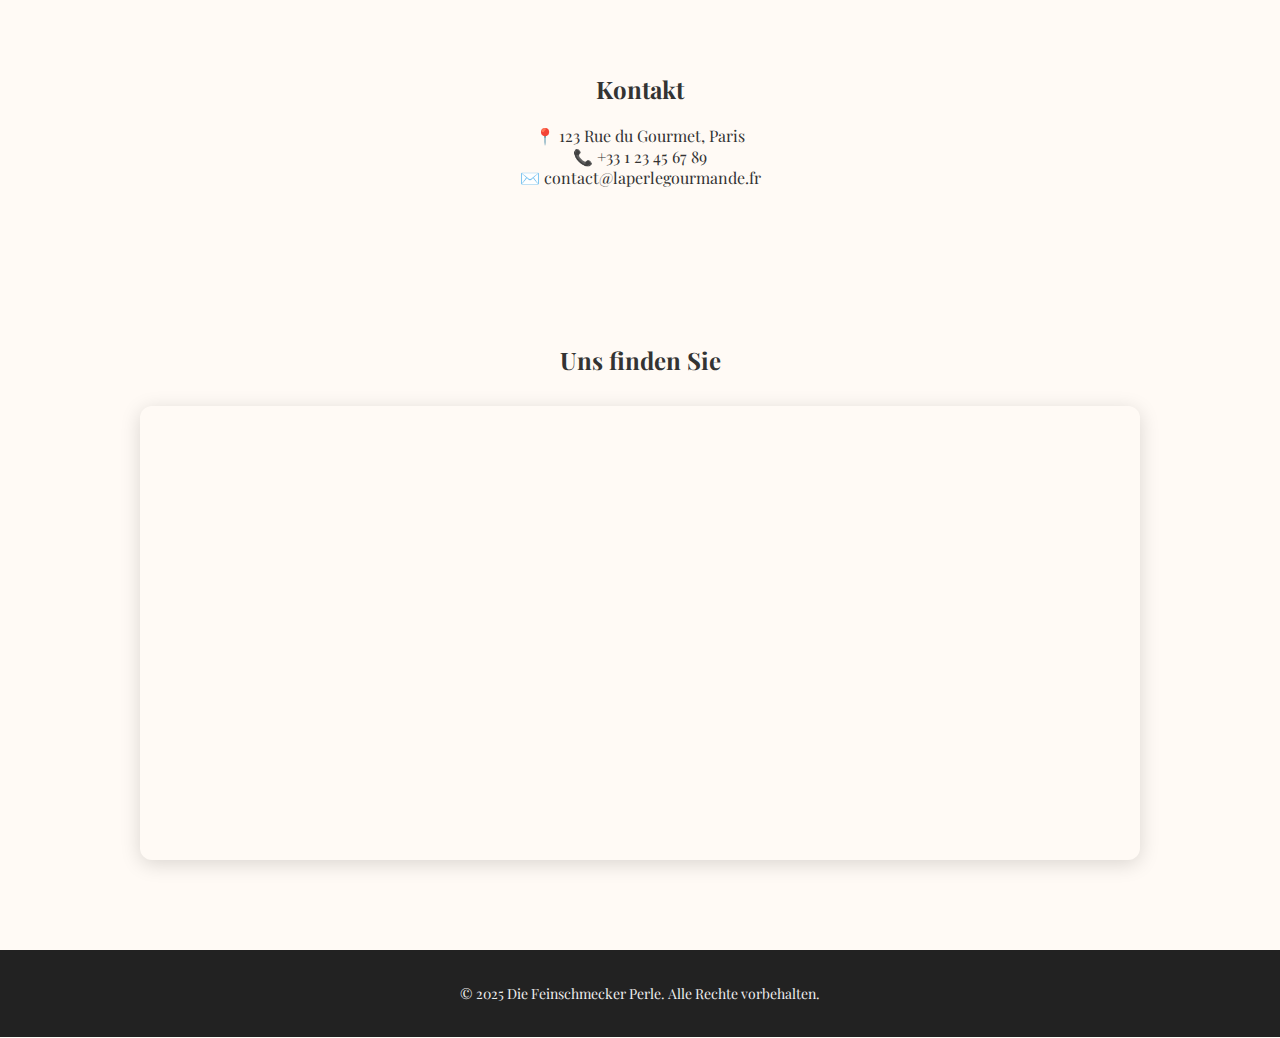
==== commit 80b78943: "animation" ====
--- a/resautrant/index.html
+++ b/resautrant/index.html
@@ -89,21 +89,25 @@
     </form>
   </section>
   
-  <section id="chefkoch">
-    <h2>Der Chefkoch Omar Dhiab</h2>
-    <img src="../images/Chefkoch.png" alt="Chefkoch Omar Dhiab" style="width:300px; height:auto; margin-bottom:20px;">
-    <p>
-      Seit 2008 beginnt der junge Chef eine prestigeträchtige Laufbahn in den schönsten Pariser Etablissements wie dem Sensing*, ETC* und dem Pavillon Ledoyen*** an der Seite von Christian Le Squer. Im Jahr 2012 tritt er als Chef de Partie in das Restaurant Lasserre** ein, später wird er Sous-Chef. Anschließend begleitet er Christophe Moret ins Shangri-La, um dort sein stellvertretender Küchenchef im Restaurant L’Abeille** zu werden. 2019 übernimmt er seine erste Chefposition im Loiseau Rive Gauche und erhält 2020 einen Stern im Michelin-Führer.
-    </p>
-    <p>
-      Für sein erstes Restaurant hat Omar nichts dem Zufall überlassen. Gemeinsam mit dem Architekturbüro Hauvette und Madani entwarfen sie die Konturen eines Restaurants mit Art-Déco-Akzenten. 
-      Sobald man die Tür überschreitet, steht man vor einer majestätischen Theke aus Holz und Marmor, die die Lebhaftigkeit der Küche offenbart, wo die Magie geschieht. Im Anschluss lädt ein Korridor mit rot lackierten Wänden dazu ein, den warmen, in Reihe angeordneten Speisesaal mit Nischen für intimere Momente zu entdecken.
-    </p>
-    <p>
-      Omar vertritt eine moderne Gastronomie, die jedes Produkt veredelt und gerne Einflüsse aus der Küche seiner Kindheit einfließen lässt. Er entwickelt jede seiner Kreationen aus Gemüse. „Ein Gericht aus einem Gemüse zu kreieren, gibt mir mehr Freiheit, da die Anlieferung regelmäßiger ist im Vergleich zu Meeresprodukten, die je nach Fang des Tages variieren“, erklärt er. 
-      Bei der Ankunft wird ein Karkadé - ein traditionelles ägyptisches Getränk auf Hibiskusbasis - als Willkommensgetränk serviert. Auf der Karte finden sich erfrischte Muscheln mit einem pflanzlichen Saft oder das Croq Ris de Veau, verfeinert mit einem Grenoble-ähnlichen Gewürz. Die Zucchini wird von der Blüte bis zum Stängel verarbeitet, zusammen mit Sepia und Pistou aus sizilianischen Pistazien. Um das Mahl abzuschließen, verwandelt sich die traditionelle Mignardise in einen Grießkuchen mit Orangenblüten - die Madeleine de Proust des Chefs - serviert auf englische Art. Ein neues Restaurant, das nächste Ziel der Gastronomie von morgen.
-    </p>
-</section>
+  <section id="chefkoch" class="chefkoch-section">
+    <h2 class="section-title">👨‍🍳 Der Chefkoch Omar Dhiab</h2>
+    <div class="chef-container">
+      <img src="../images/Chefkoch.png" alt="Chefkoch Omar Dhiab" class="chef-img">
+      <div class="chef-text">
+        <p>
+          Seit 2008 beginnt der junge Chef eine prestigeträchtige Laufbahn in den schönsten Pariser Etablissements wie dem Sensing*, ETC* und dem Pavillon Ledoyen*** an der Seite von Christian Le Squer. Im Jahr 2012 tritt er als Chef de Partie in das Restaurant Lasserre** ein, später wird er Sous-Chef. Anschließend begleitet er Christophe Moret ins Shangri-La, um dort sein stellvertretender Küchenchef im Restaurant L’Abeille** zu werden. 2019 übernimmt er seine erste Chefposition im Loiseau Rive Gauche und erhält 2020 einen Stern im Michelin-Führer.
+        </p>
+        <p>
+          Für sein erstes Restaurant hat Omar nichts dem Zufall überlassen. Gemeinsam mit dem Architekturbüro Hauvette und Madani entwarfen sie die Konturen eines Restaurants mit Art-Déco-Akzenten. 
+          Sobald man die Tür überschreitet, steht man vor einer majestätischen Theke aus Holz und Marmor, die die Lebhaftigkeit der Küche offenbart, wo die Magie geschieht.
+        </p>
+        <p>
+          Omar vertritt eine moderne Gastronomie, die jedes Produkt veredelt und gerne Einflüsse aus der Küche seiner Kindheit einfließen lässt. Bei der Ankunft wird ein Karkadé – ein traditionelles ägyptisches Getränk – als Willkommensgetränk serviert. Auf der Karte finden sich Muscheln mit pflanzlichem Saft, Croq Ris de Veau oder Grießkuchen mit Orangenblüten – die Madeleine de Proust des Chefs. Ein neues Restaurant, das nächste Ziel der Gastronomie von morgen.
+        </p>
+      </div>
+    </div>
+  </section>
+  
 
   <section id="contact">
     <h2>Kontakt</h2>
--- a/resautrant/style.css
+++ b/resautrant/style.css
@@ -192,6 +192,76 @@
     overflow: hidden;
     box-shadow: 0 4px 20px rgba(0, 0, 0, 0.15);
   }
+  .chefkoch-section {
+    padding: 80px 20px;
+    background-color: #fff8f2;
+    animation: fadeInUp 1s ease-in-out;
+  }
+  
+  .section-title {
+    font-size: 32px;
+    text-align: center;
+    margin-bottom: 40px;
+    font-family: 'Playfair Display', serif;
+    color: #333;
+  }
+  
+  .chef-container {
+    display: flex;
+    flex-wrap: wrap;
+    gap: 40px;
+    max-width: 1000px;
+    margin: 0 auto;
+    align-items: flex-start;
+    justify-content: center;
+  }
+  
+  .chef-img {
+    width: 300px;
+    border-radius: 12px;
+    box-shadow: 0 8px 24px rgba(0,0,0,0.1);
+    animation: floatIn 1s ease forwards;
+  }
+  
+  .chef-text {
+    flex: 1;
+    font-size: 16px;
+    line-height: 1.8;
+    color: #444;
+    animation: fadeInText 1.2s ease;
+  }
+  
+  .chef-text p {
+    margin-bottom: 20px;
+  }
+  
+  /* Animation douce à l’apparition */
+  @keyframes fadeInUp {
+    from { opacity: 0; transform: translateY(30px); }
+    to { opacity: 1; transform: translateY(0); }
+  }
+  
+  @keyframes fadeInText {
+    from { opacity: 0; transform: translateX(20px); }
+    to { opacity: 1; transform: translateX(0); }
+  }
+  
+  @keyframes floatIn {
+    0% { opacity: 0; transform: scale(0.95); }
+    100% { opacity: 1; transform: scale(1); }
+  }
+  
+  /* Responsive */
+  @media (max-width: 768px) {
+    .chef-container {
+      flex-direction: column;
+      align-items: center;
+    }
+  
+    .chef-text {
+      text-align: justify;
+    }
+  }
   
   footer {
     background: #222;
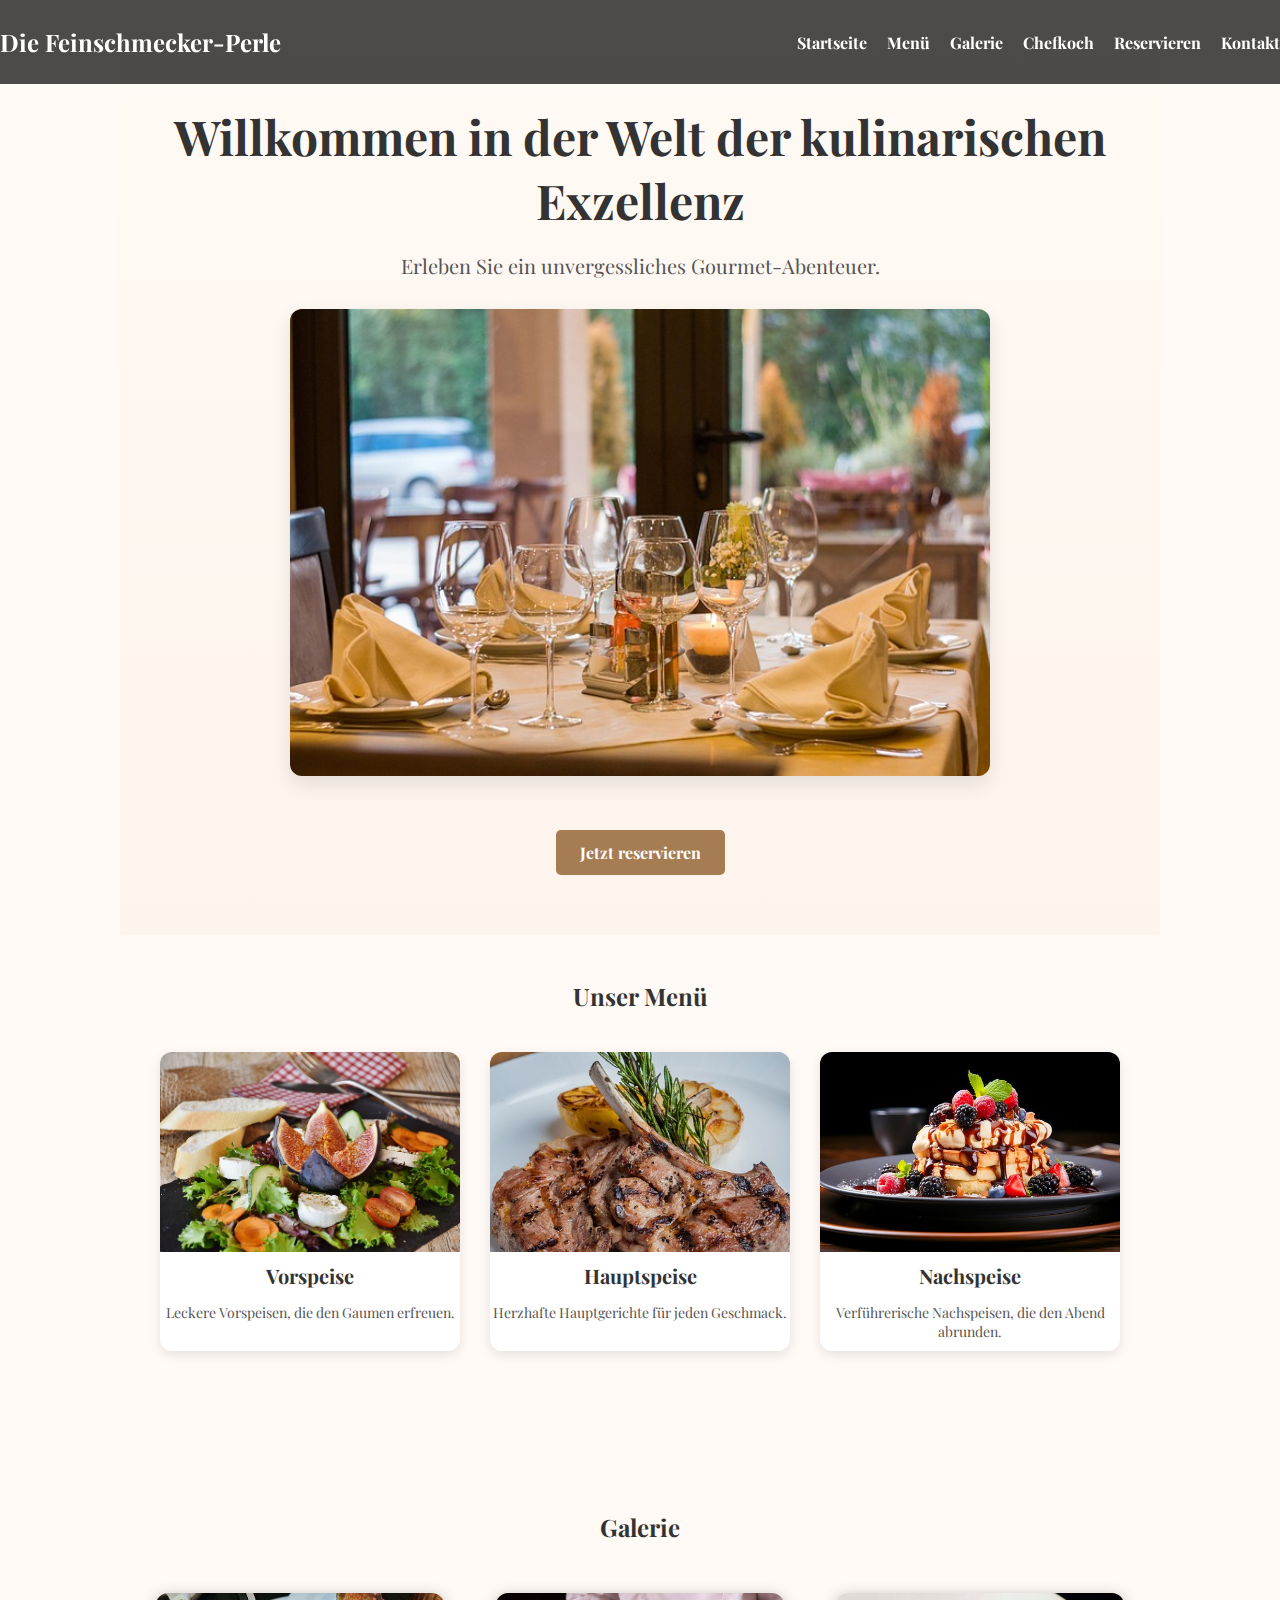
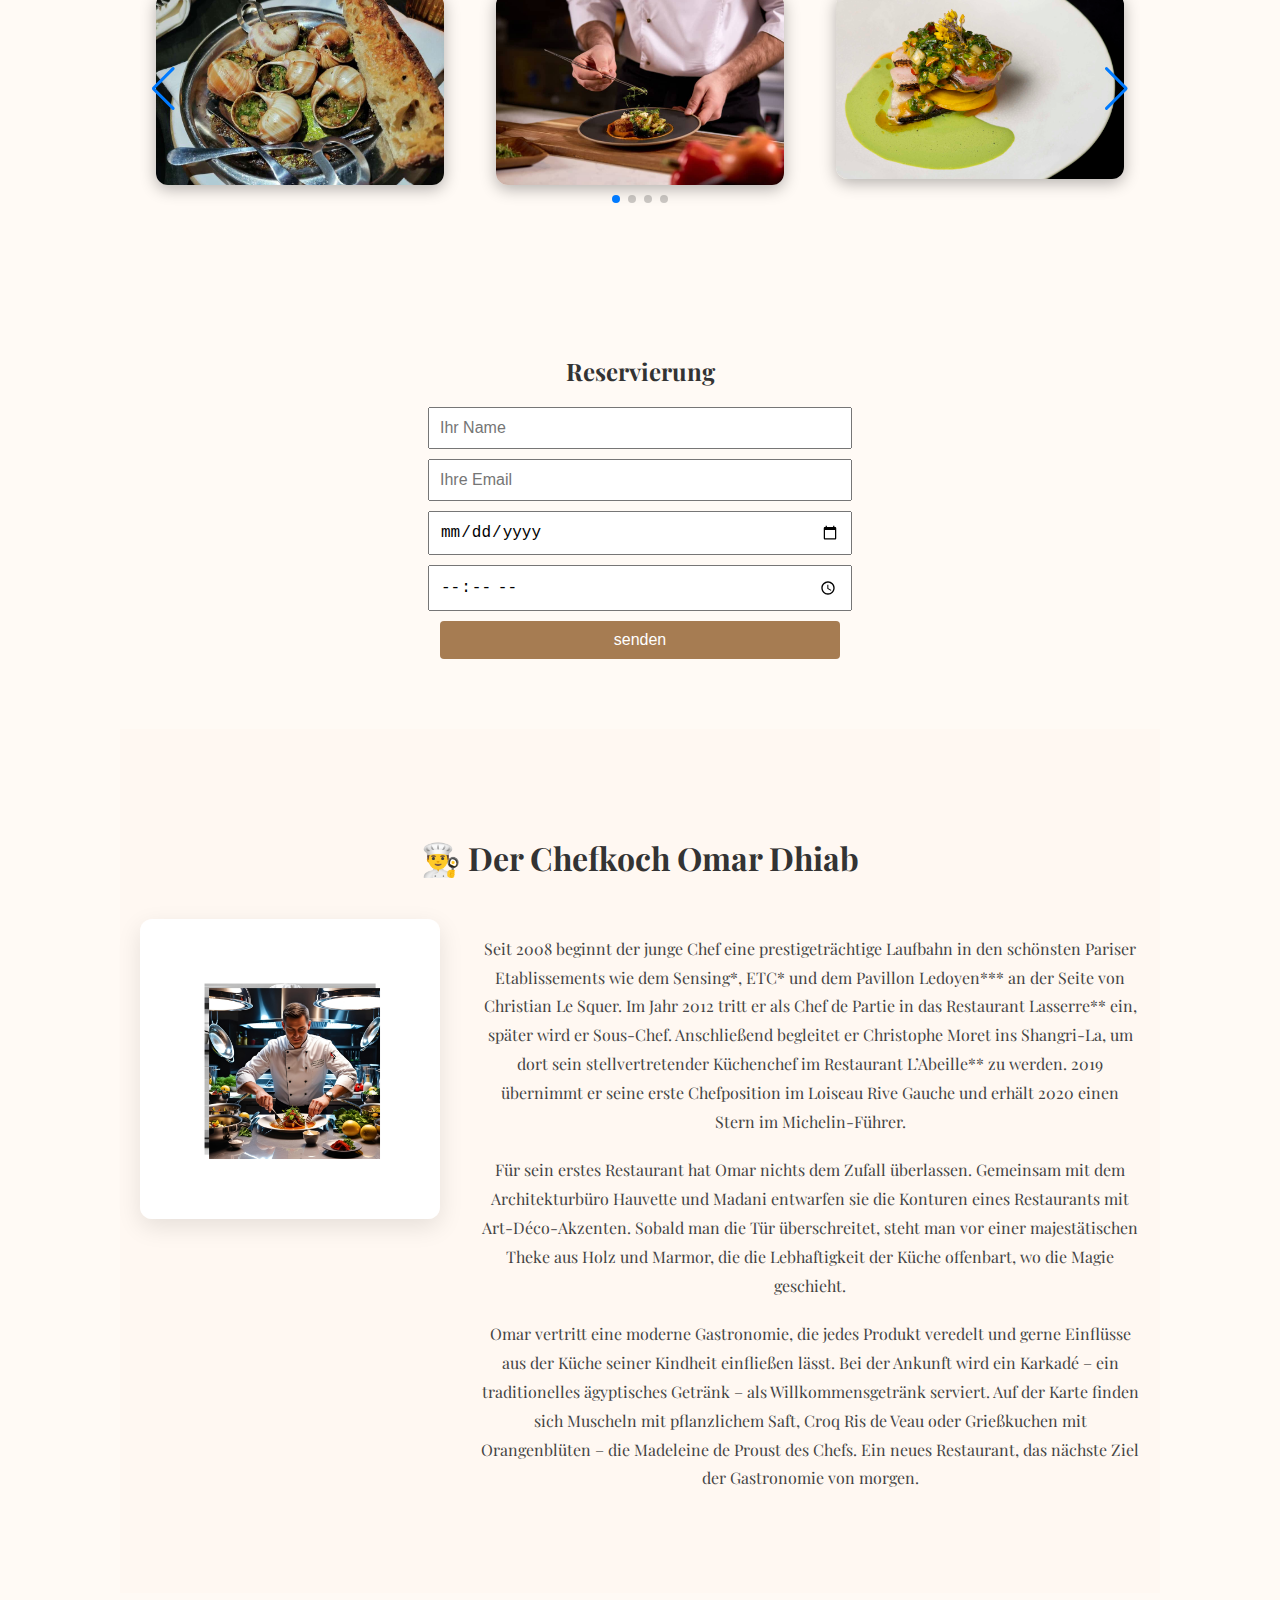
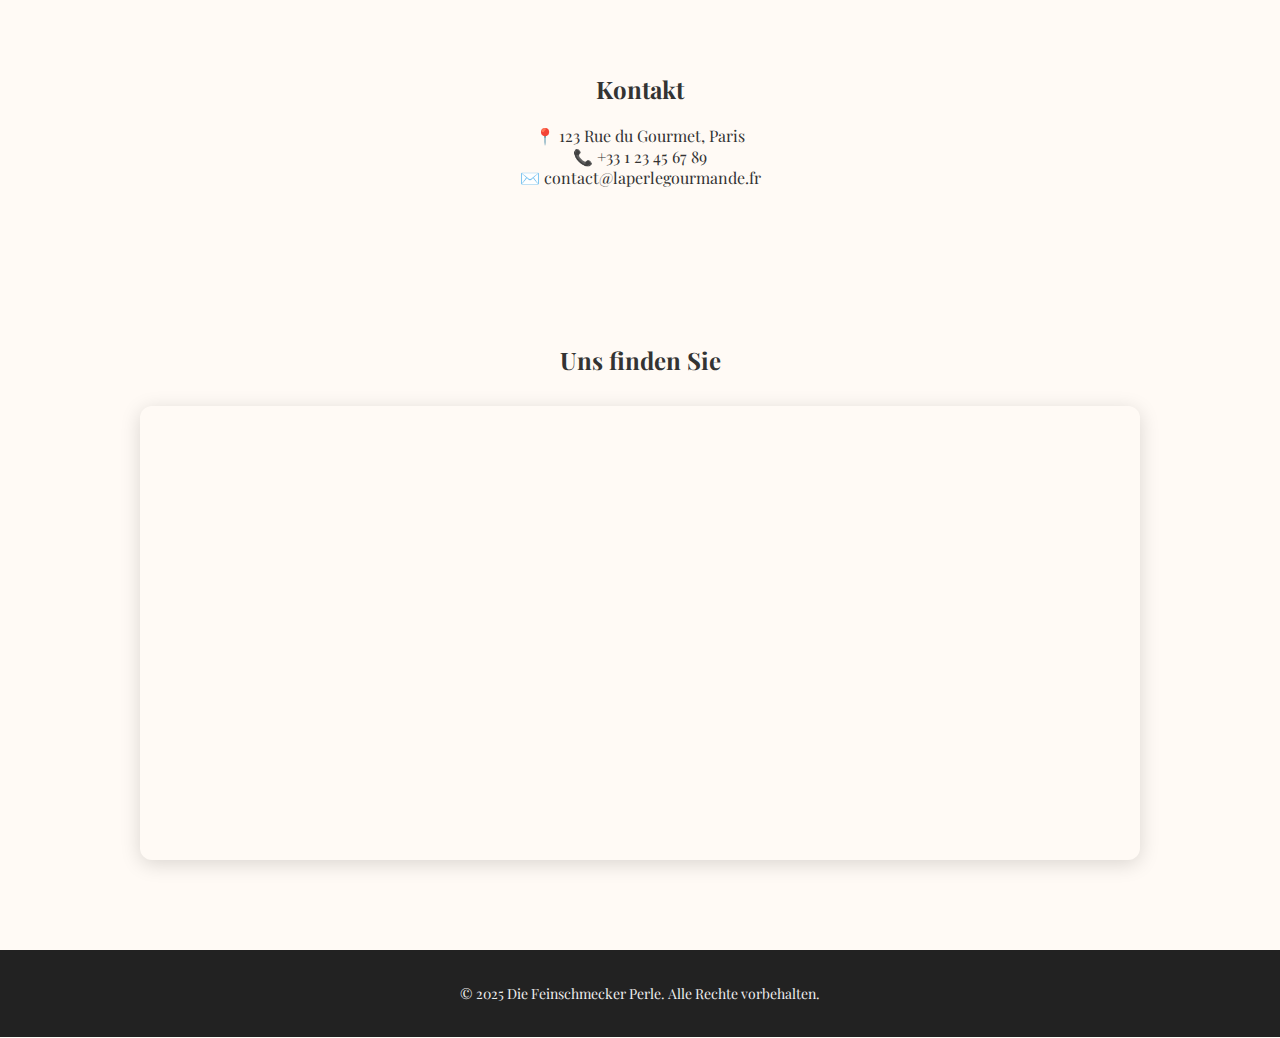
==== commit f879efa1: "new-" ====
--- a/resautrant/index.html
+++ b/resautrant/index.html
@@ -24,13 +24,14 @@
       </ul>
     </nav>
     <section class="hero" id="startseite">
-      <h2>Willkommen in der Welt der kulinarischen Exzellenz</h2>
-      <p>Erleben Sie ein unvergessliches Gourmet-Abenteuer.</p>
-      <img src="../images/welcome.jpg" alt="Willkommen" class="welcome-img">
-     <div class="btn-container">
-  <a href="#reservation" class="btn">Jetzt reservieren</a> <!-- href auf #reservation geändert -->
-</div>
+      <h2 class="fade-in-title">Willkommen in der Welt der kulinarischen Exzellenz</h2>
+      <p class="fade-in-text">Erleben Sie ein unvergessliches Gourmet-Abenteuer.</p>
+      <img src="../images/welcome.jpg" alt="Willkommen" class="welcome-img fade-in-img">
+      <div class="btn-container fade-in-btn">
+        <a href="#reservation" class="btn">Jetzt reservieren</a>
+      </div>
     </section>
+    
   </header>
 
   <section id="menü">
--- a/resautrant/style.css
+++ b/resautrant/style.css
@@ -47,20 +47,85 @@
     text-decoration: none;
     font-weight: bold;
   }
+  .hero {
+    background: linear-gradient(to bottom, #fffaf5 0%, #fdf4ec 100%);
+    padding: 100px 20px 60px;
+    text-align: center;
+    animation: fadeInHero 1s ease-in-out;
+  }
   
   .hero h2 {
     font-size: 48px;
-    margin-bottom: 10px;
+    color: #333;
+    margin-bottom: 20px;
   }
   
   .hero p {
     font-size: 20px;
-    margin-bottom: 20px;
+    color: #555;
+    margin-bottom: 30px;
+  }
+  
+  .welcome-img {
+    width: 100%;
+    max-width: 700px;
+    height: auto;
+    border-radius: 12px;
+    box-shadow: 0 8px 20px rgba(0,0,0,0.1);
+    margin-bottom: 30px;
   }
   
   .btn-container {
-    margin-top: 20px; /* Abstand zwischen dem Bild und dem Button */
-}
+    margin-top: 20px;
+  }
+  
+  /* === Animations === */
+  @keyframes fadeInHero {
+    from { opacity: 0; transform: translateY(50px); }
+    to { opacity: 1; transform: translateY(0); }
+  }
+  
+  @keyframes fadeInUpSmooth {
+    from { opacity: 0; transform: translateY(30px); }
+    to { opacity: 1; transform: translateY(0); }
+  }
+  
+  @keyframes zoomInFade {
+    from { opacity: 0; transform: scale(0.95); }
+    to { opacity: 1; transform: scale(1); }
+  }
+  
+  .fade-in-title {
+    animation: fadeInUpSmooth 1s ease forwards;
+  }
+  
+  .fade-in-text {
+    animation: fadeInUpSmooth 1.3s ease forwards;
+  }
+  
+  .fade-in-img {
+    animation: zoomInFade 1.6s ease forwards;
+  }
+  
+  .fade-in-btn {
+    animation: fadeInUpSmooth 2s ease forwards;
+  }
+  
+  /* Responsive */
+  @media (max-width: 768px) {
+    .hero h2 {
+      font-size: 32px;
+    }
+  
+    .hero p {
+      font-size: 18px;
+    }
+  
+    .welcome-img {
+      max-width: 100%;
+    }
+  }
+  
 
 .btn {
     background: #a67c52;
